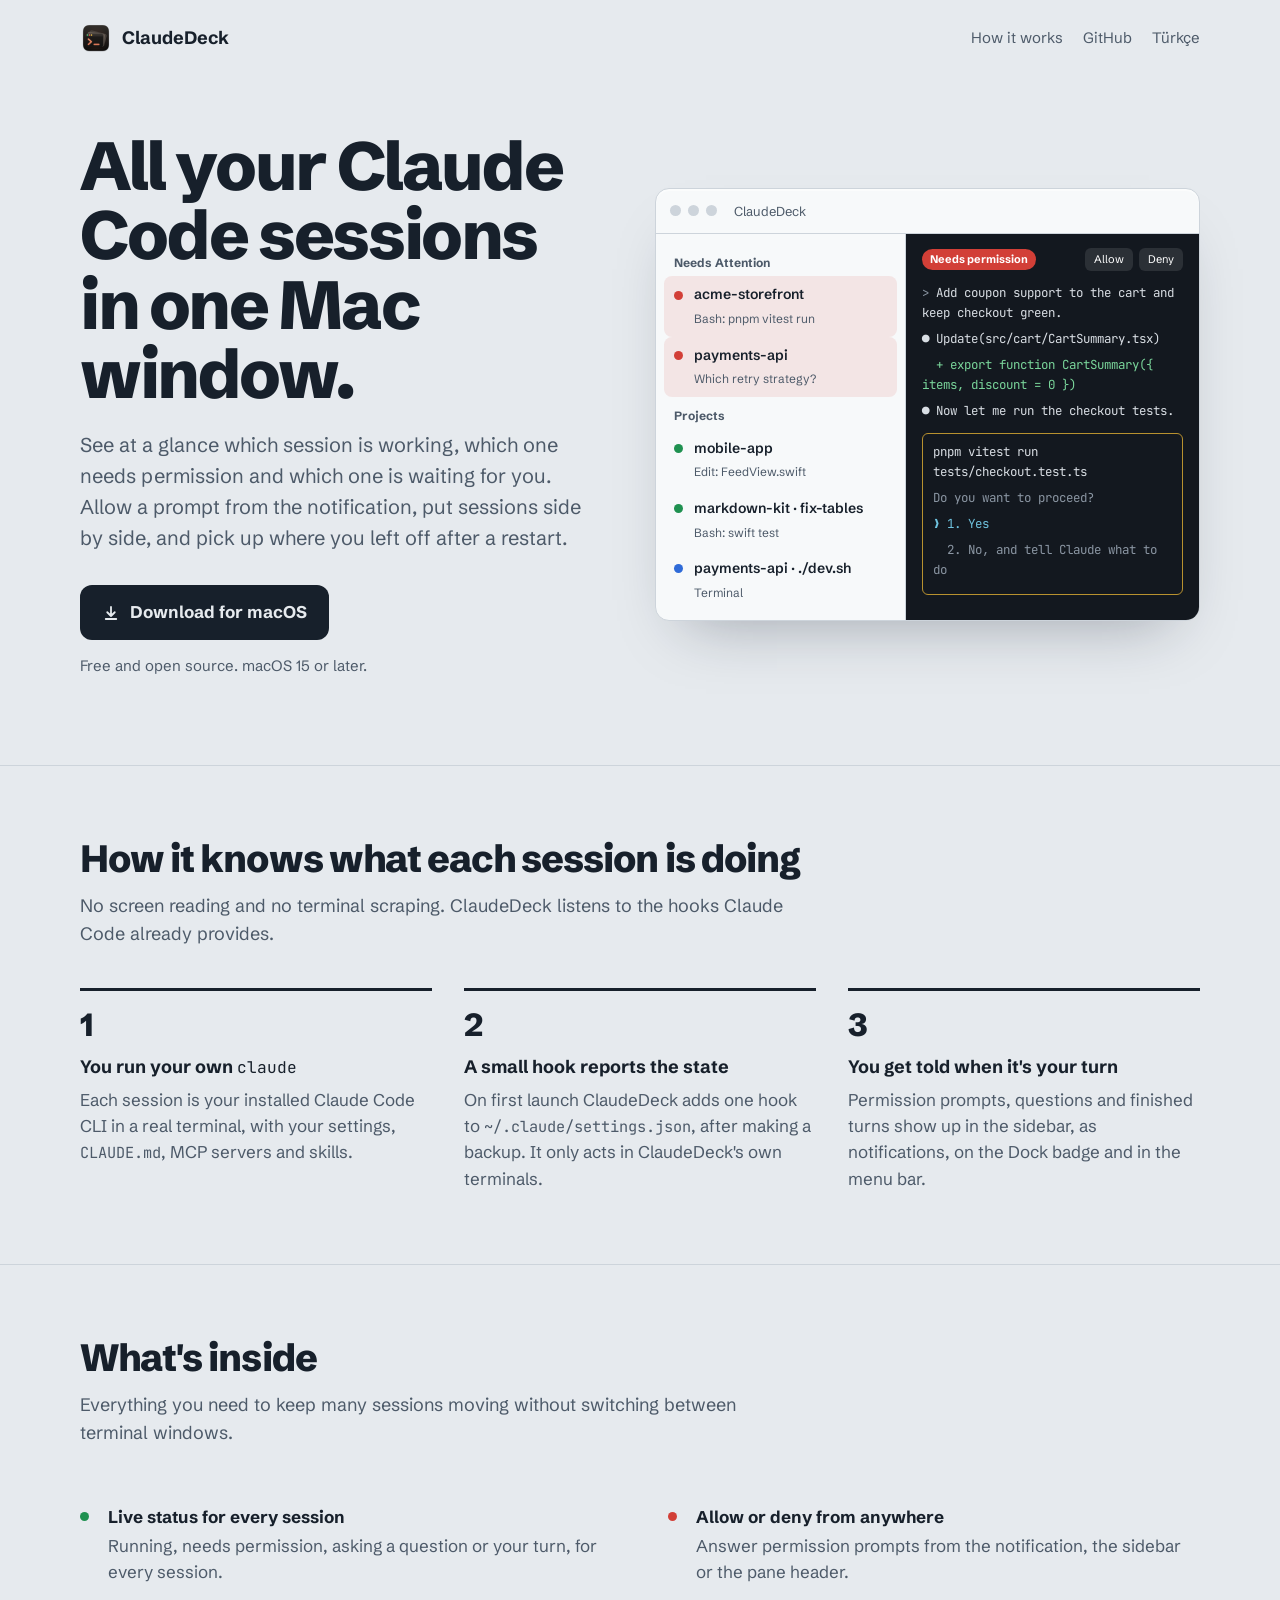
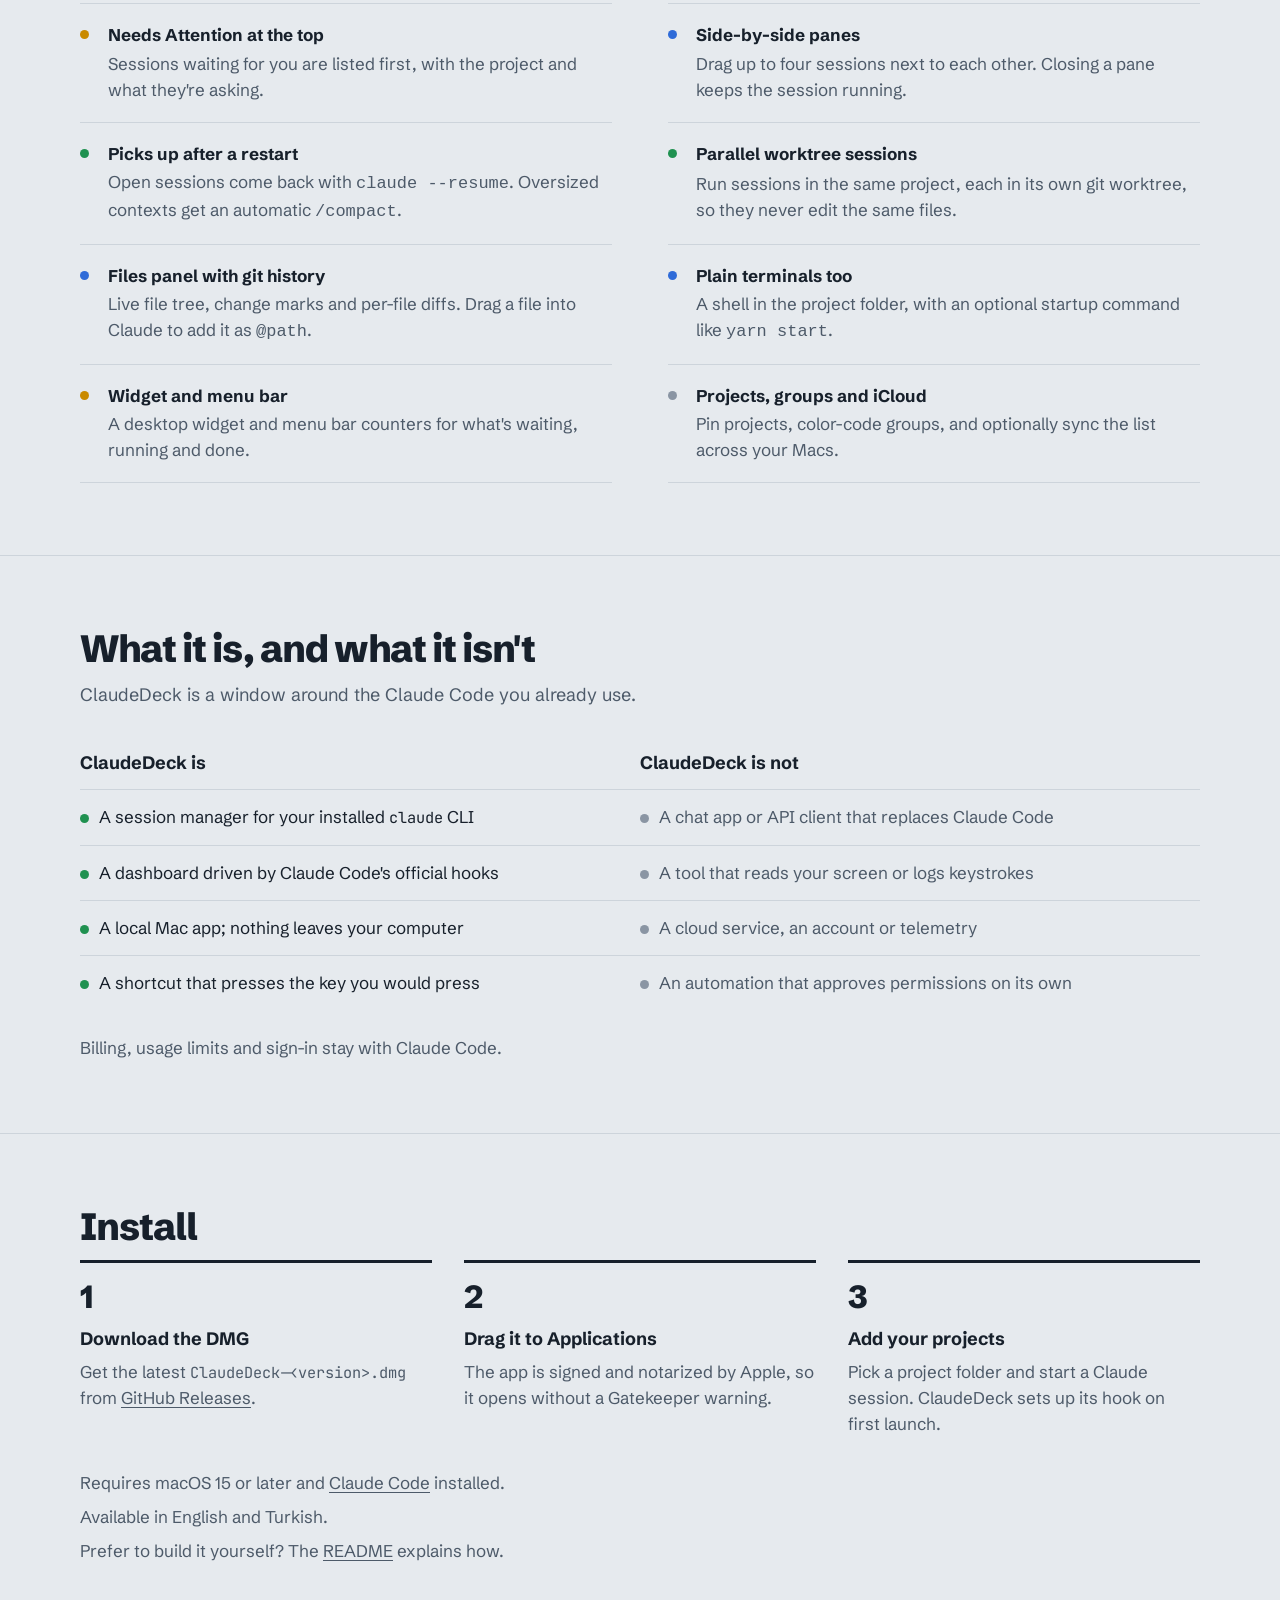
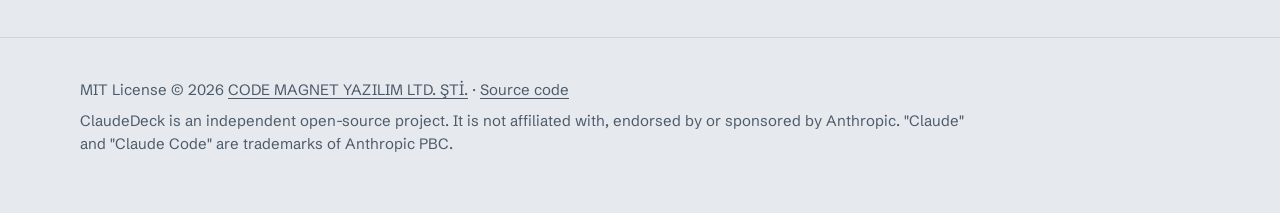
==== docs/index.html @ c3e61661 "Project website for GitHub Pages (docs/): English + Turkish, animated sidebar instead of screenshots" ====
<!doctype html>
<html lang="en">
<head>
<meta charset="utf-8">
<meta name="viewport" content="width=device-width, initial-scale=1">
<title>ClaudeDeck: all your Claude Code sessions in one Mac window</title>
<meta name="description" content="A free, open-source macOS app that runs your Claude Code sessions across many projects and shows which ones need you: permission prompts, questions and finished turns.">
<!-- For a custom domain: <meta name="repo" content="owner/ClaudeDeck"> -->
<meta property="og:title" content="ClaudeDeck">
<meta property="og:description" content="All your Claude Code sessions in one Mac window. Free and open source.">
<meta property="og:image" content="assets/icon.png">
<link rel="icon" href="assets/favicon.png">
<link rel="alternate" hreflang="tr" href="tr/">
<link rel="preconnect" href="https://fonts.googleapis.com">
<link rel="preconnect" href="https://fonts.gstatic.com" crossorigin>
<link href="https://fonts.googleapis.com/css2?family=JetBrains+Mono:wght@400;600&family=Schibsted+Grotesk:wght@400;600;700;800&display=swap" rel="stylesheet">
<link rel="stylesheet" href="assets/style.css">
</head>
<body>
<header class="wrap top">
  <a class="brand" href="./"><img src="assets/icon.png" alt="" width="32" height="32">ClaudeDeck</a>
  <nav aria-label="Site">
    <a href="#how">How it works</a>
    <a data-gh="" href="https://github.com/">GitHub</a>
    <a href="tr/" hreflang="tr" lang="tr">Türkçe</a>
  </nav>
</header>

<main>
  <div class="wrap hero">
    <div>
      <h1>All your Claude Code sessions in one Mac window.</h1>
      <p class="lede">See at a glance which session is working, which one needs permission and which one is waiting for you. Allow a prompt from the notification, put sessions side by side, and pick up where you left off after a restart.</p>
      <div class="actions">
        <a class="download" data-gh="/releases/latest" href="https://github.com/">
          <svg viewBox="0 0 24 24" fill="none" stroke="currentColor" stroke-width="2.4" stroke-linecap="round" stroke-linejoin="round" aria-hidden="true"><path d="M12 4v12m-5-5 5 5 5-5M5 20h14"/></svg>
          Download for macOS
        </a>
        <span class="fine">Free and open source. macOS 15 or later.</span>
      </div>
    </div>

    <div class="deck" role="img" aria-label="ClaudeDeck showing five sessions: one needs permission, two are running, one is your turn, one is a terminal."
      data-states='{"running":"Running","permission":"Needs permission","question":"Asking a question","turn":"Your turn","runningTests":"Bash: pnpm vitest run","done":"Done: pull-to-refresh added","passed":"Done: 18 tests passed","editing":"Edit: internal/webhooks/retry.go"}'>
      <div class="deck-bar" aria-hidden="true"><i></i><i></i><i></i><span>ClaudeDeck</span></div>
      <div class="deck-body" aria-hidden="true">
        <div class="deck-list">
          <div class="deck-group">Needs Attention</div>
          <div class="row" data-id="a" data-state="permission"><span class="dot"></span><span class="name">acme-storefront</span><span class="state">Bash: pnpm vitest run</span></div>
          <div class="row" data-id="b" data-state="question"><span class="dot"></span><span class="name">payments-api</span><span class="state">Which retry strategy?</span></div>
          <div class="deck-group">Projects</div>
          <div class="row" data-id="c" data-state="running"><span class="dot"></span><span class="name">mobile-app</span><span class="state">Edit: FeedView.swift</span></div>
          <div class="row" data-id="d" data-state="running"><span class="dot"></span><span class="name">markdown-kit · fix-tables</span><span class="state">Bash: swift test</span></div>
          <div class="row" data-id="e" data-state="shell"><span class="dot"></span><span class="name">payments-api · ./dev.sh</span><span class="state">Terminal</span></div>
        </div>
        <div class="deck-term">
          <div class="term-head"><span class="pill">Needs permission</span><span class="btns"><span>Allow</span><span>Deny</span></span></div>
          <p><span class="dim">&gt;</span> Add coupon support to the cart and keep checkout green.</p>
          <p>● Update(src/cart/CartSummary.tsx)</p>
          <p class="add">  + export function CartSummary({ items, discount = 0 })</p>
          <p>● Now let me run the checkout tests.</p>
          <div class="box">
            <p>pnpm vitest run tests/checkout.test.ts</p>
            <p class="dim">Do you want to proceed?</p>
            <p class="pick">❯ 1. Yes</p>
            <p class="dim">  2. No, and tell Claude what to do</p>
          </div>
        </div>
      </div>
    </div>
  </div>

  <section id="how">
    <div class="wrap">
      <h2>How it knows what each session is doing</h2>
      <p class="intro">No screen reading and no terminal scraping. ClaudeDeck listens to the hooks Claude Code already provides.</p>
      <ol class="steps">
        <li><h3>You run your own <code>claude</code></h3><p>Each session is your installed Claude Code CLI in a real terminal, with your settings, <code>CLAUDE.md</code>, MCP servers and skills.</p></li>
        <li><h3>A small hook reports the state</h3><p>On first launch ClaudeDeck adds one hook to <code>~/.claude/settings.json</code>, after making a backup. It only acts in ClaudeDeck's own terminals.</p></li>
        <li><h3>You get told when it's your turn</h3><p>Permission prompts, questions and finished turns show up in the sidebar, as notifications, on the Dock badge and in the menu bar.</p></li>
      </ol>
    </div>
  </section>

  <section>
    <div class="wrap">
      <h2>What's inside</h2>
      <p class="intro">Everything you need to keep many sessions moving without switching between terminal windows.</p>
      <dl class="features">
        <div style="--c: var(--run)"><dt>Live status for every session</dt><dd>Running, needs permission, asking a question or your turn, for every session.</dd></div>
        <div style="--c: var(--block)"><dt>Allow or deny from anywhere</dt><dd>Answer permission prompts from the notification, the sidebar or the pane header.</dd></div>
        <div style="--c: var(--turn)"><dt>Needs Attention at the top</dt><dd>Sessions waiting for you are listed first, with the project and what they're asking.</dd></div>
        <div style="--c: var(--shell)"><dt>Side-by-side panes</dt><dd>Drag up to four sessions next to each other. Closing a pane keeps the session running.</dd></div>
        <div style="--c: var(--run)"><dt>Picks up after a restart</dt><dd>Open sessions come back with <code>claude --resume</code>. Oversized contexts get an automatic <code>/compact</code>.</dd></div>
        <div style="--c: var(--run)"><dt>Parallel worktree sessions</dt><dd>Run sessions in the same project, each in its own git worktree, so they never edit the same files.</dd></div>
        <div style="--c: var(--shell)"><dt>Files panel with git history</dt><dd>Live file tree, change marks and per-file diffs. Drag a file into Claude to add it as <code>@path</code>.</dd></div>
        <div style="--c: var(--shell)"><dt>Plain terminals too</dt><dd>A shell in the project folder, with an optional startup command like <code>yarn start</code>.</dd></div>
        <div style="--c: var(--turn)"><dt>Widget and menu bar</dt><dd>A desktop widget and menu bar counters for what's waiting, running and done.</dd></div>
        <div style="--c: var(--idle)"><dt>Projects, groups and iCloud</dt><dd>Pin projects, color-code groups, and optionally sync the list across your Macs.</dd></div>
      </dl>
    </div>
  </section>

  <section>
    <div class="wrap">
      <h2>What it is, and what it isn't</h2>
      <p class="intro">ClaudeDeck is a window around the Claude Code you already use.</p>
      <table class="is">
        <thead><tr><th scope="col">ClaudeDeck is</th><th scope="col">ClaudeDeck is not</th></tr></thead>
        <tbody>
          <tr><td class="yes">A session manager for your installed <code>claude</code> CLI</td><td class="no">A chat app or API client that replaces Claude Code</td></tr>
          <tr><td class="yes">A dashboard driven by Claude Code's official hooks</td><td class="no">A tool that reads your screen or logs keystrokes</td></tr>
          <tr><td class="yes">A local Mac app; nothing leaves your computer</td><td class="no">A cloud service, an account or telemetry</td></tr>
          <tr><td class="yes">A shortcut that presses the key you would press</td><td class="no">An automation that approves permissions on its own</td></tr>
        </tbody>
      </table>
      <p class="fine-print">Billing, usage limits and sign-in stay with Claude Code.</p>
    </div>
  </section>

  <section id="install">
    <div class="wrap">
      <h2>Install</h2>
      <ol class="steps">
        <li><h3>Download the DMG</h3><p>Get the latest <code>ClaudeDeck-&lt;version&gt;.dmg</code> from <a data-gh="/releases/latest" href="https://github.com/">GitHub Releases</a>.</p></li>
        <li><h3>Drag it to Applications</h3><p>The app is signed and notarized by Apple, so it opens without a Gatekeeper warning.</p></li>
        <li><h3>Add your projects</h3><p>Pick a project folder and start a Claude session. ClaudeDeck sets up its hook on first launch.</p></li>
      </ol>
      <ul class="req">
        <li>Requires macOS 15 or later and <a href="https://docs.claude.com/en/docs/claude-code">Claude Code</a> installed.</li>
        <li>Available in English and Turkish.</li>
        <li>Prefer to build it yourself? The <a data-gh="#building-from-source" href="https://github.com/">README</a> explains how.</li>
      </ul>
    </div>
  </section>
</main>

<footer>
  <div class="wrap">
    <p>MIT License © 2026 <a href="https://codemagnet.co">CODE MAGNET YAZILIM LTD. ŞTİ.</a> · <a data-gh="" href="https://github.com/">Source code</a></p>
    <p>ClaudeDeck is an independent open-source project. It is not affiliated with, endorsed by or sponsored by Anthropic. "Claude" and "Claude Code" are trademarks of Anthropic PBC.</p>
  </div>
</footer>
<script src="assets/deck.js"></script>
</body>
</html>
---- docs/assets/style.css ----
/* ClaudeDeck site. Colors come from the app's own status signals, on a brushed-aluminum ground. */
:root {
  --ground: #e6eaee;
  --panel: #f7f9fa;
  --ink: #17202b;
  --ink-soft: #4d5a69;
  --rule: #cdd4db;
  --run: #1f9150;
  --block: #d23f37;
  --turn: #c98a00;
  --shell: #2f6bd8;
  --idle: #8a95a3;
  --focus: #2f6bd8;
  --term-bg: #13181f;
  --term-ink: #d9dee4;
  color-scheme: light;
}
@media (prefers-color-scheme: dark) {
  :root {
    --ground: #151a20;
    --panel: #1d242c;
    --ink: #e8edf2;
    --ink-soft: #9ba7b4;
    --rule: #2e3843;
    --run: #3cc47a;
    --block: #f0625a;
    --turn: #f0b429;
    --shell: #5b93f0;
    --idle: #6f7b89;
    --focus: #5b93f0;
    --term-bg: #0e1217;
    color-scheme: dark;
  }
}

* { box-sizing: border-box; }
[hidden] { display: none !important; }
html { -webkit-text-size-adjust: 100%; }
body {
  margin: 0;
  background: var(--ground);
  color: var(--ink);
  font-family: "Schibsted Grotesk", -apple-system, BlinkMacSystemFont, "Helvetica Neue", sans-serif;
  font-size: 1.0625rem;
  line-height: 1.55;
}
a { color: inherit; text-underline-offset: 0.18em; }
a:focus-visible, button:focus-visible { outline: 3px solid var(--focus); outline-offset: 3px; border-radius: 6px; }
img { display: block; }

.wrap { width: min(1120px, 100% - 32px); margin-inline: auto; }

/* Header */
.top { display: flex; align-items: center; justify-content: space-between; gap: 16px; padding: 22px 0; }
.brand { display: flex; align-items: center; gap: 10px; font-weight: 700; font-size: 1.125rem; text-decoration: none; }
.brand img { width: 32px; height: 32px; }
.top nav { display: flex; gap: 20px; font-size: 0.9375rem; color: var(--ink-soft); }
.top nav a { text-decoration: none; }
.top nav a:hover { color: var(--ink); text-decoration: underline; }

/* Hero */
.hero { display: grid; grid-template-columns: minmax(0, 1fr) minmax(0, 1.05fr); gap: 56px; align-items: center; padding: 56px 0 88px; }
.hero h1 {
  margin: 0 0 20px;
  font-size: clamp(2.5rem, 5.4vw, 4.25rem);
  line-height: 1.02;
  letter-spacing: -0.035em;
  font-weight: 800;
}
.hero p.lede { margin: 0 0 32px; font-size: 1.25rem; color: var(--ink-soft); max-width: 34em; }
.actions { display: flex; flex-wrap: wrap; align-items: center; gap: 14px 22px; }
.download {
  display: inline-flex; align-items: center; gap: 10px;
  padding: 14px 22px; border-radius: 12px;
  background: var(--ink); color: var(--ground);
  font-weight: 700; text-decoration: none;
}
.download:hover { background: color-mix(in srgb, var(--ink) 86%, var(--shell)); }
.download svg { width: 18px; height: 18px; }
.fine { font-size: 0.9375rem; color: var(--ink-soft); }

/* The deck: a live rendition of the app's sidebar */
.deck {
  background: var(--panel);
  border: 1px solid var(--rule);
  border-radius: 14px;
  box-shadow: 0 30px 60px -30px rgb(20 30 45 / 0.35), 0 2px 0 rgb(255 255 255 / 0.5) inset;
  overflow: hidden;
}
.deck-bar { display: flex; align-items: center; gap: 7px; padding: 12px 14px; border-bottom: 1px solid var(--rule); }
.deck-bar i { width: 11px; height: 11px; border-radius: 50%; background: var(--rule); }
.deck-bar span { margin-left: 10px; font-size: 0.8125rem; color: var(--ink-soft); }
.deck-body { display: grid; grid-template-columns: 250px minmax(0, 1fr); min-height: 330px; }
.deck-list { border-right: 1px solid var(--rule); padding: 10px 8px; }
.deck-group { font-size: 0.75rem; font-weight: 700; color: var(--ink-soft); padding: 10px 10px 4px; }
.row {
  display: grid; grid-template-columns: 10px minmax(0, 1fr); gap: 4px 10px; align-items: center;
  padding: 8px 10px; border-radius: 8px;
  transition: background-color 0.4s ease;
}
.row .dot { width: 9px; height: 9px; border-radius: 50%; background: var(--idle); transition: background-color 0.4s ease; }
.row .name { font-size: 0.875rem; font-weight: 600; white-space: nowrap; overflow: hidden; text-overflow: ellipsis; }
.row .state { grid-column: 2; font-size: 0.75rem; color: var(--ink-soft); white-space: nowrap; overflow: hidden; text-overflow: ellipsis; }
.row[data-state="running"] .dot { background: var(--run); }
.row[data-state="permission"] .dot, .row[data-state="question"] .dot { background: var(--block); }
.row[data-state="turn"] .dot { background: var(--turn); }
.row[data-state="shell"] .dot { background: var(--shell); }
.row[data-state="permission"], .row[data-state="question"] { background: color-mix(in srgb, var(--block) 11%, transparent); }
.row.flash { background: color-mix(in srgb, var(--turn) 18%, transparent); }
.row[data-state="running"] .dot { animation: breathe 1.6s ease-in-out infinite; }
@keyframes breathe { 50% { opacity: 0.35; } }

.deck-term { background: var(--term-bg); color: var(--term-ink); font: 0.78rem/1.6 "JetBrains Mono", ui-monospace, Menlo, monospace; padding: 14px 16px; display: flex; flex-direction: column; }
.pill, .term-head .btns span { white-space: nowrap; }
.term-head { display: flex; align-items: center; gap: 8px; font-family: "Schibsted Grotesk", sans-serif; font-size: 0.8125rem; margin-bottom: 12px; color: #fff; }
.pill { font-size: 0.6875rem; font-weight: 700; padding: 2px 8px; border-radius: 99px; color: #fff; background: var(--block); }
.pill.run { background: var(--run); }
.term-head .btns { margin-left: auto; display: flex; gap: 6px; }
.term-head .btns span { font-size: 0.6875rem; padding: 3px 9px; border-radius: 6px; background: rgb(255 255 255 / 0.1); }
.term-head .btns span.on { background: #fff; color: var(--term-bg); }
.deck-term p { margin: 0 0 6px; white-space: pre-wrap; }
.deck-term .dim { color: #8b96a3; }
.deck-term .add { color: #7ad69b; }
.deck-term .box { border: 1px solid #b8912f; border-radius: 6px; padding: 8px 10px; margin-top: 6px; }
.deck-term .pick { color: #6fc3df; }

/* Sections */
section { padding: 72px 0; border-top: 1px solid var(--rule); }
section h2 { margin: 0 0 12px; font-size: clamp(1.75rem, 3vw, 2.375rem); line-height: 1.1; letter-spacing: -0.025em; font-weight: 800; }
section > .wrap > p.intro { margin: 0 0 40px; color: var(--ink-soft); max-width: 40em; font-size: 1.125rem; }

.steps { list-style: none; margin: 0; padding: 0; display: grid; grid-template-columns: repeat(3, minmax(0, 1fr)); gap: 32px; counter-reset: step; }
.steps li { counter-increment: step; padding-top: 18px; border-top: 3px solid var(--ink); }
.steps li::before { content: counter(step); display: block; font-weight: 800; font-size: 2rem; line-height: 1; margin-bottom: 12px; }
.steps h3 { margin: 0 0 6px; font-size: 1.125rem; }
.steps p { margin: 0; color: var(--ink-soft); }
.steps code, .req code, .is code { font: 0.9em "JetBrains Mono", ui-monospace, Menlo, monospace; }

.features { display: grid; grid-template-columns: repeat(2, minmax(0, 1fr)); gap: 0 56px; margin: 0; }
.features div { display: grid; grid-template-columns: 14px minmax(0, 1fr); gap: 0 14px; padding: 18px 0; border-bottom: 1px solid var(--rule); }
.features dt { grid-column: 2; font-weight: 700; }
.features dd { grid-column: 2; margin: 2px 0 0; color: var(--ink-soft); }
.features div::before { content: ""; grid-row: 1; width: 9px; height: 9px; border-radius: 50%; margin-top: 8px; background: var(--c, var(--idle)); }

.is { width: 100%; border-collapse: collapse; }
.is th { text-align: left; font-size: 1.125rem; padding: 0 16px 12px 0; width: 50%; }
.is td { vertical-align: top; padding: 14px 16px 14px 0; border-top: 1px solid var(--rule); }
.is td:last-child { color: var(--ink-soft); }
.is .yes::before, .is .no::before { content: ""; display: inline-block; width: 9px; height: 9px; border-radius: 50%; margin-right: 10px; }
.is .yes::before { background: var(--run); }
.is .no::before { background: var(--idle); }
.fine-print { margin: 24px 0 0; color: var(--ink-soft); }

.req { margin: 32px 0 0; padding: 0; list-style: none; display: grid; gap: 8px; color: var(--ink-soft); }

footer { padding: 40px 0 56px; border-top: 1px solid var(--rule); font-size: 0.9375rem; color: var(--ink-soft); }
footer p { margin: 0 0 8px; max-width: 60em; }

@media (max-width: 900px) {
  .hero { grid-template-columns: 1fr; gap: 40px; padding: 32px 0 64px; }
  .steps { grid-template-columns: 1fr; }
  .features { grid-template-columns: 1fr; }
}
@media (max-width: 560px) {
  .deck-body { grid-template-columns: 1fr; }
  .deck-list { border-right: 0; border-bottom: 1px solid var(--rule); }
  .deck-term { min-height: 220px; }
  .top nav { gap: 14px; }
  .top nav a[href^="#"] { display: none; }
  .is th, .is td { display: block; width: auto; padding-right: 0; }
  .is th:last-child { display: none; }
  .is td:last-child { border-top: 0; padding-top: 0; }
}
@media (prefers-reduced-motion: reduce) {
  .row, .row .dot { transition: none; }
  .row[data-state="running"] .dot { animation: none; }
}
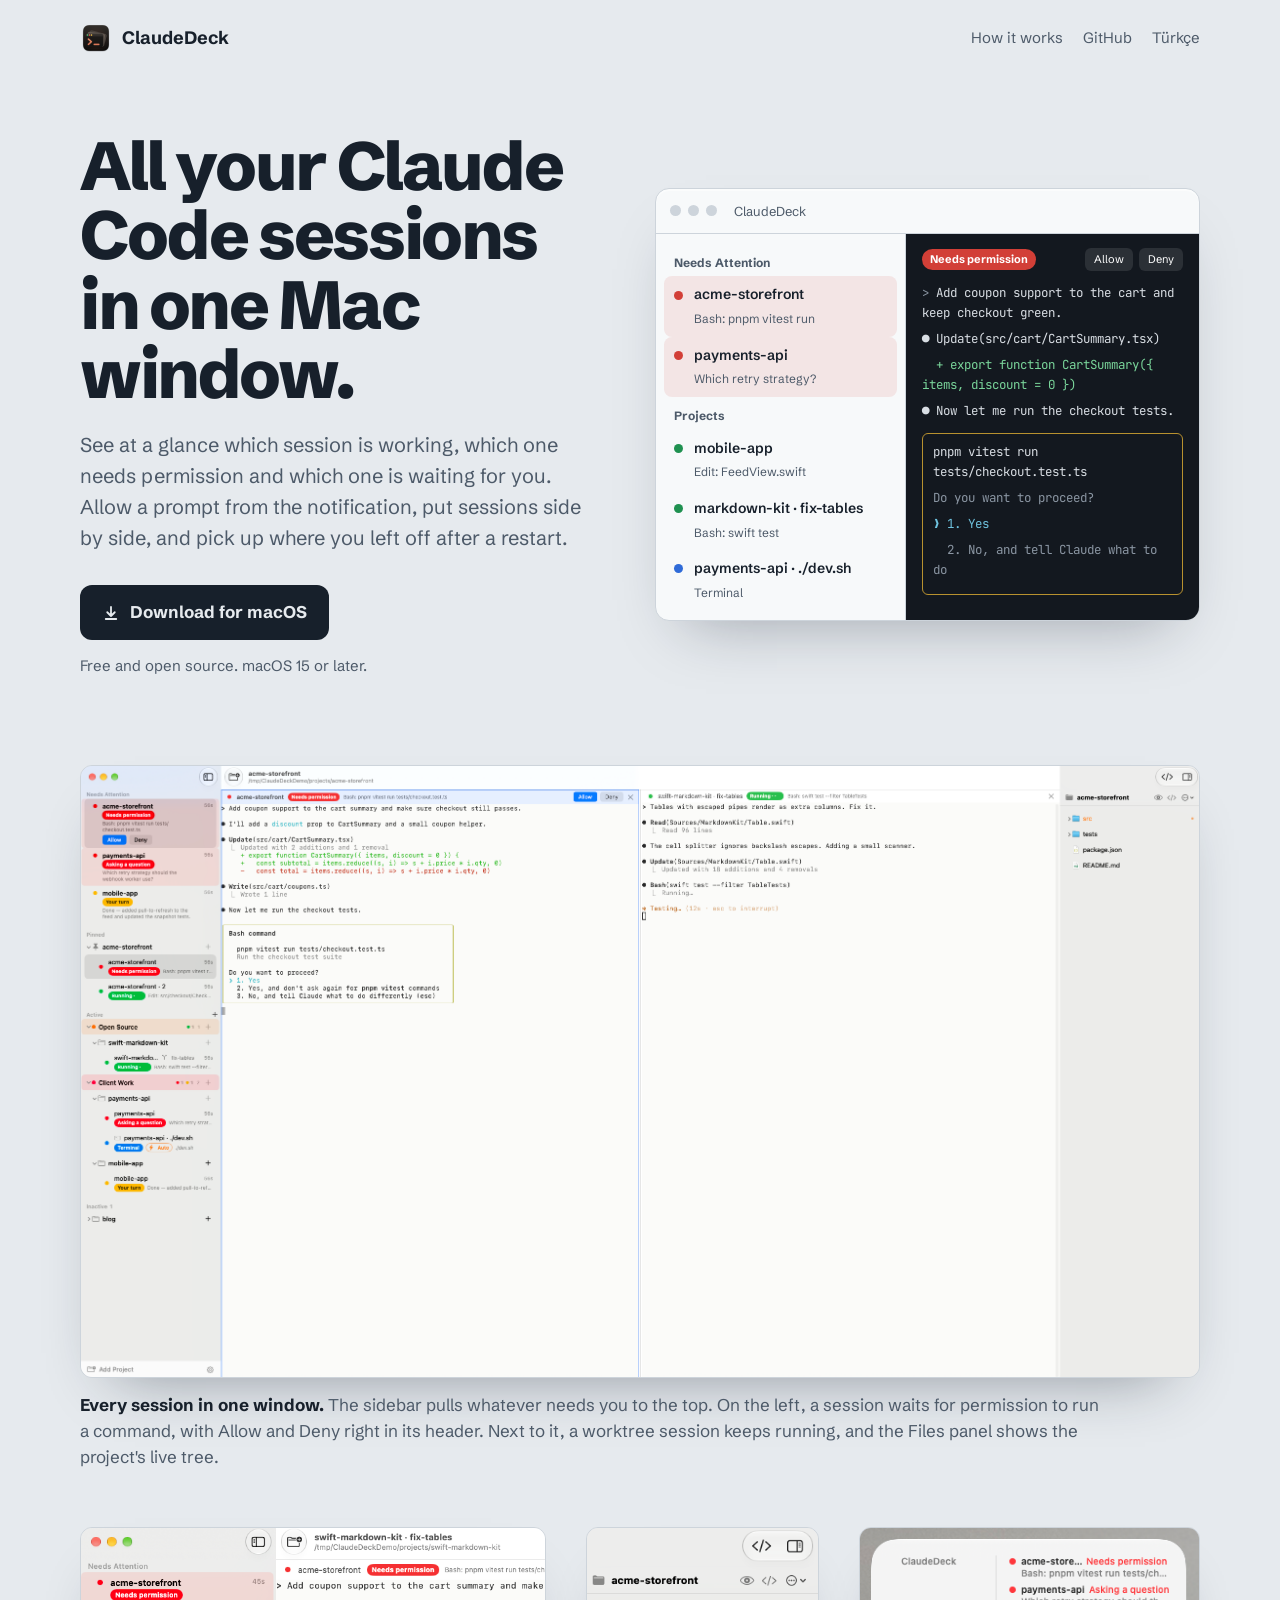
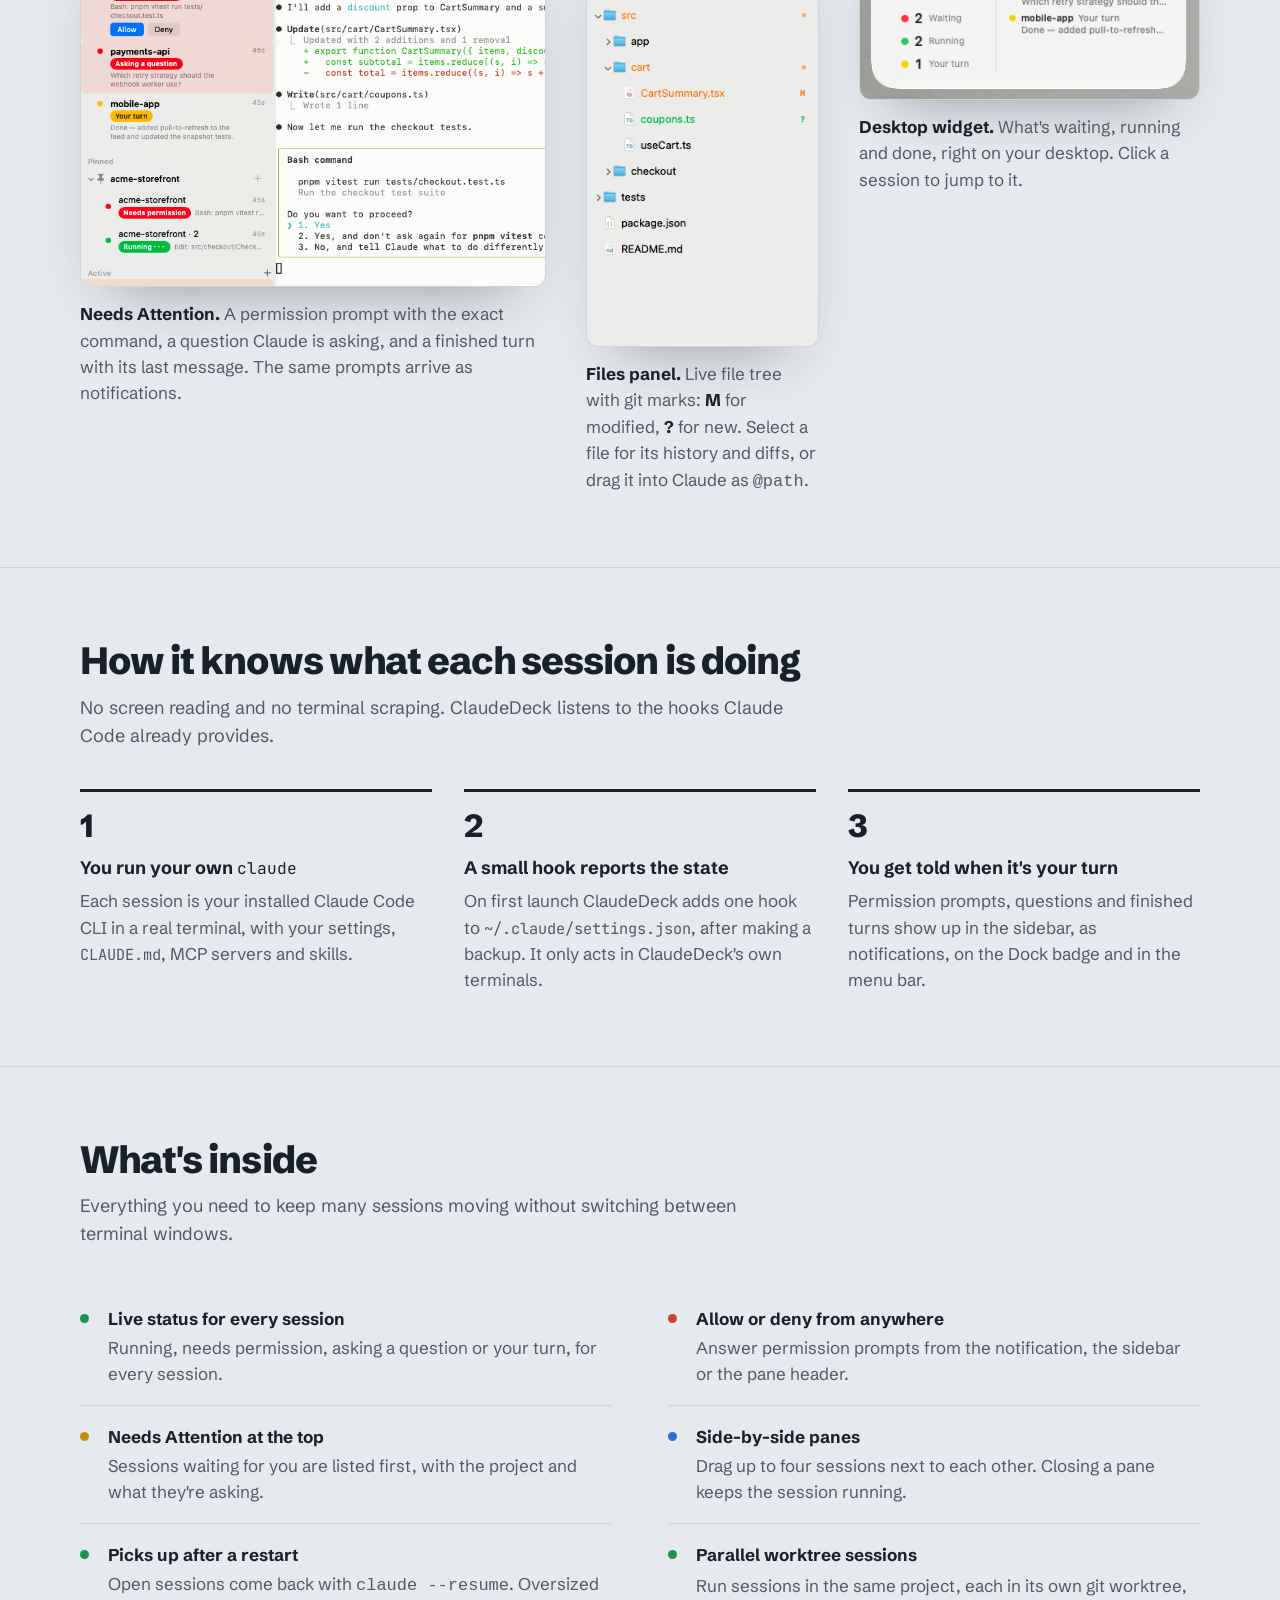
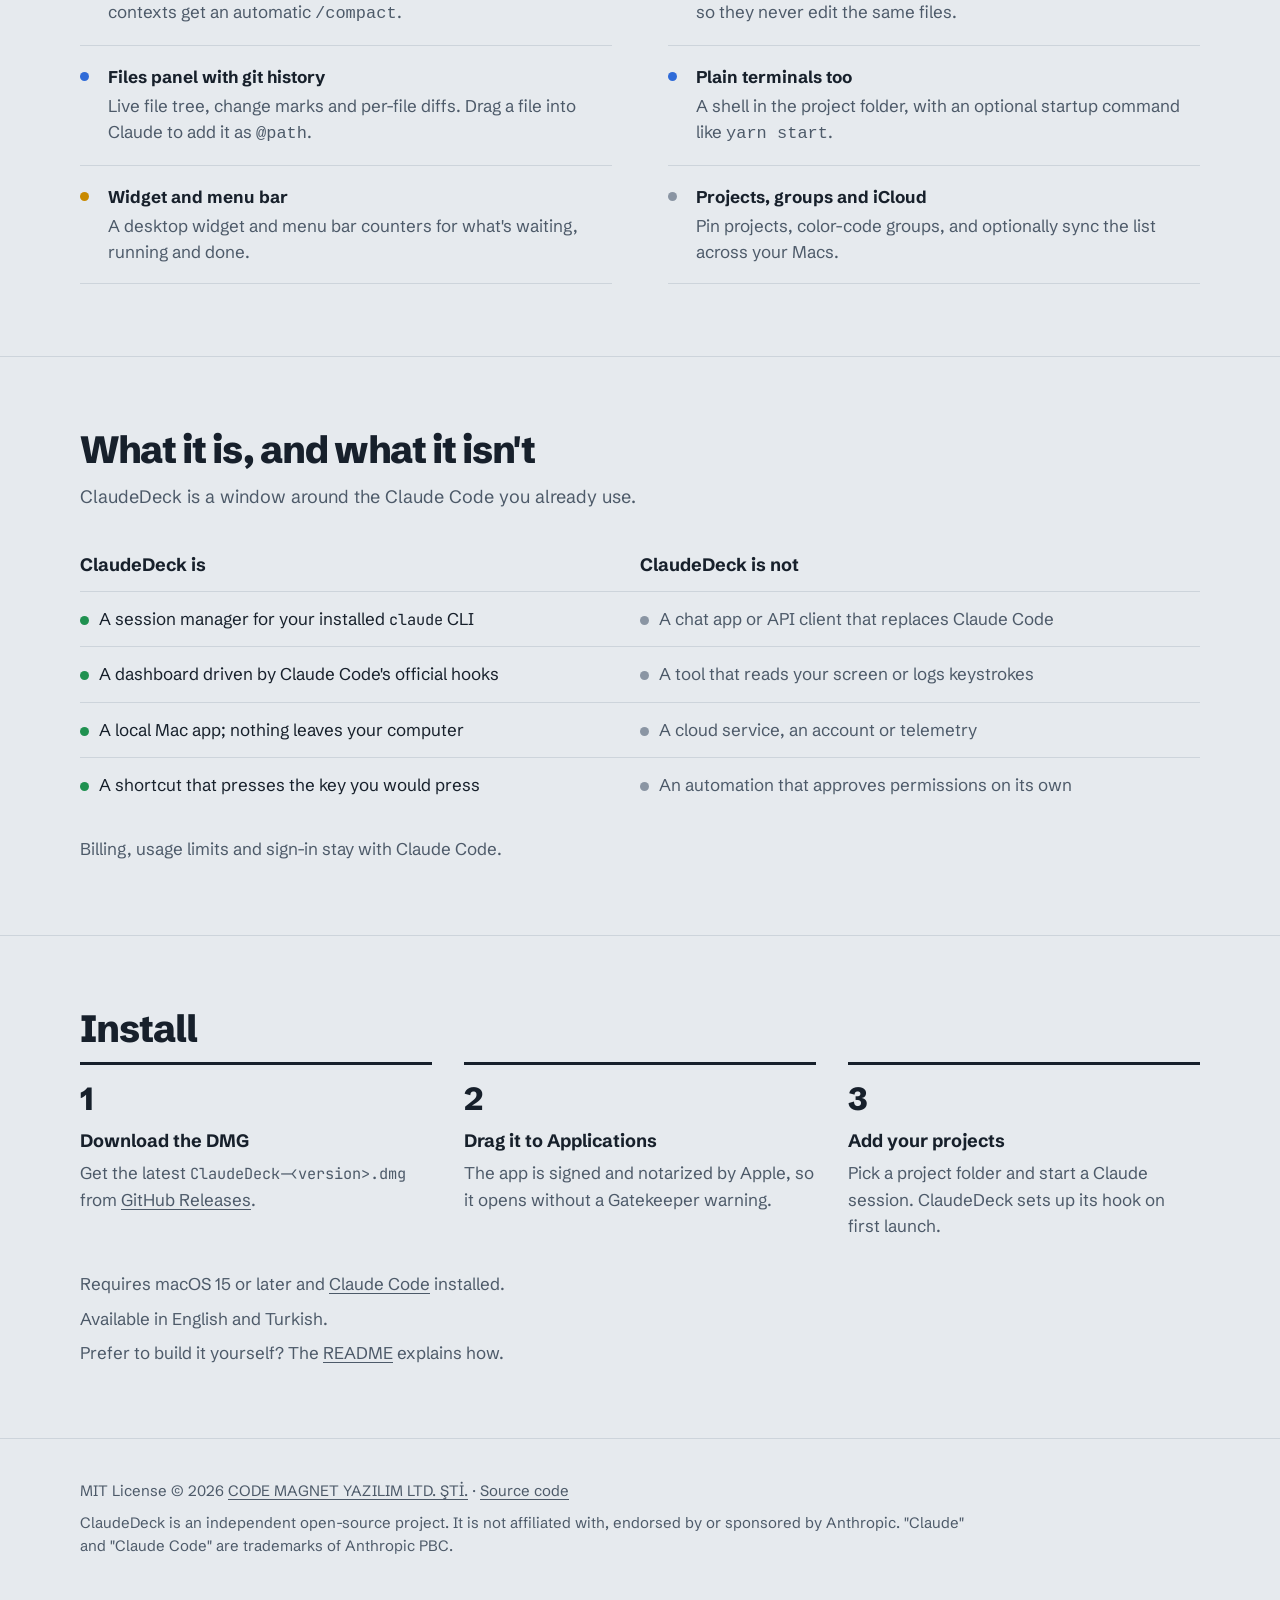
==== commit da170dea: "Screenshots: detailed tour in both READMEs and on the website (demo-mode captures: main window, Need" ====
--- a/docs/index.html
+++ b/docs/index.html
@@ -69,6 +69,30 @@
       </div>
     </div>
   </div>
+
+  <section class="tour" aria-labelledby="tour-title">
+    <div class="wrap">
+      <h2 id="tour-title" class="visually-hidden">A look inside</h2>
+      <figure class="shot shot-main">
+        <img src="screenshots/main.png" width="2291" height="1251" loading="lazy" alt="ClaudeDeck with the sidebar, two sessions side by side and the Files panel">
+        <figcaption><b>Every session in one window.</b> The sidebar pulls whatever needs you to the top. On the left, a session waits for permission to run a command, with Allow and Deny right in its header. Next to it, a worktree session keeps running, and the Files panel shows the project's live tree.</figcaption>
+      </figure>
+      <div class="shot-pair">
+        <figure class="shot">
+          <img src="screenshots/needs-attention.png" width="680" height="526" loading="lazy" alt="Needs Attention with a permission prompt, a question and a finished session">
+          <figcaption><b>Needs Attention.</b> A permission prompt with the exact command, a question Claude is asking, and a finished turn with its last message. The same prompts arrive as notifications.</figcaption>
+        </figure>
+        <figure class="shot">
+          <img src="screenshots/files.png" width="284" height="515" loading="lazy" alt="Files panel with git status marks">
+          <figcaption><b>Files panel.</b> Live file tree with git marks: <b>M</b> for modified, <b>?</b> for new. Select a file for its history and diffs, or drag it into Claude as <code>@path</code>.</figcaption>
+        </figure>
+        <figure class="shot">
+          <img src="screenshots/widget.png" width="370" height="187" loading="lazy" alt="Desktop widget with session counts and the sessions that need attention">
+          <figcaption><b>Desktop widget.</b> What's waiting, running and done, right on your desktop. Click a session to jump to it.</figcaption>
+        </figure>
+      </div>
+    </div>
+  </section>
 
   <section id="how">
     <div class="wrap">
--- a/docs/assets/style.css
+++ b/docs/assets/style.css
@@ -34,6 +34,7 @@
 }
 
 * { box-sizing: border-box; }
+.visually-hidden { position: absolute; width: 1px; height: 1px; overflow: hidden; clip: rect(0 0 0 0); white-space: nowrap; }
 [hidden] { display: none !important; }
 html { -webkit-text-size-adjust: 100%; }
 body {
@@ -124,6 +125,17 @@
 .deck-term .box { border: 1px solid #b8912f; border-radius: 6px; padding: 8px 10px; margin-top: 6px; }
 .deck-term .pick { color: #6fc3df; }
 
+/* Tour: real screenshots */
+.tour { padding-top: 0; border-top: 0; }
+.shot { margin: 0; }
+.shot img { width: 100%; height: auto; border-radius: 12px; border: 1px solid var(--rule); box-shadow: 0 30px 60px -34px rgb(20 30 45 / 0.45); background: var(--panel); }
+.shot figcaption { margin-top: 14px; color: var(--ink-soft); max-width: 60em; }
+.shot figcaption b { color: var(--ink); }
+.shot-main { margin-bottom: 56px; }
+.shot-pair { display: grid; grid-template-columns: minmax(0, 1.5fr) minmax(0, 0.75fr) minmax(0, 1.1fr); gap: 40px; align-items: start; }
+.shot-pair .shot img { width: auto; max-width: 100%; max-height: 460px; }
+@media (max-width: 900px) { .shot-pair { grid-template-columns: 1fr; } }
+
 /* Sections */
 section { padding: 72px 0; border-top: 1px solid var(--rule); }
 section h2 { margin: 0 0 12px; font-size: clamp(1.75rem, 3vw, 2.375rem); line-height: 1.1; letter-spacing: -0.025em; font-weight: 800; }
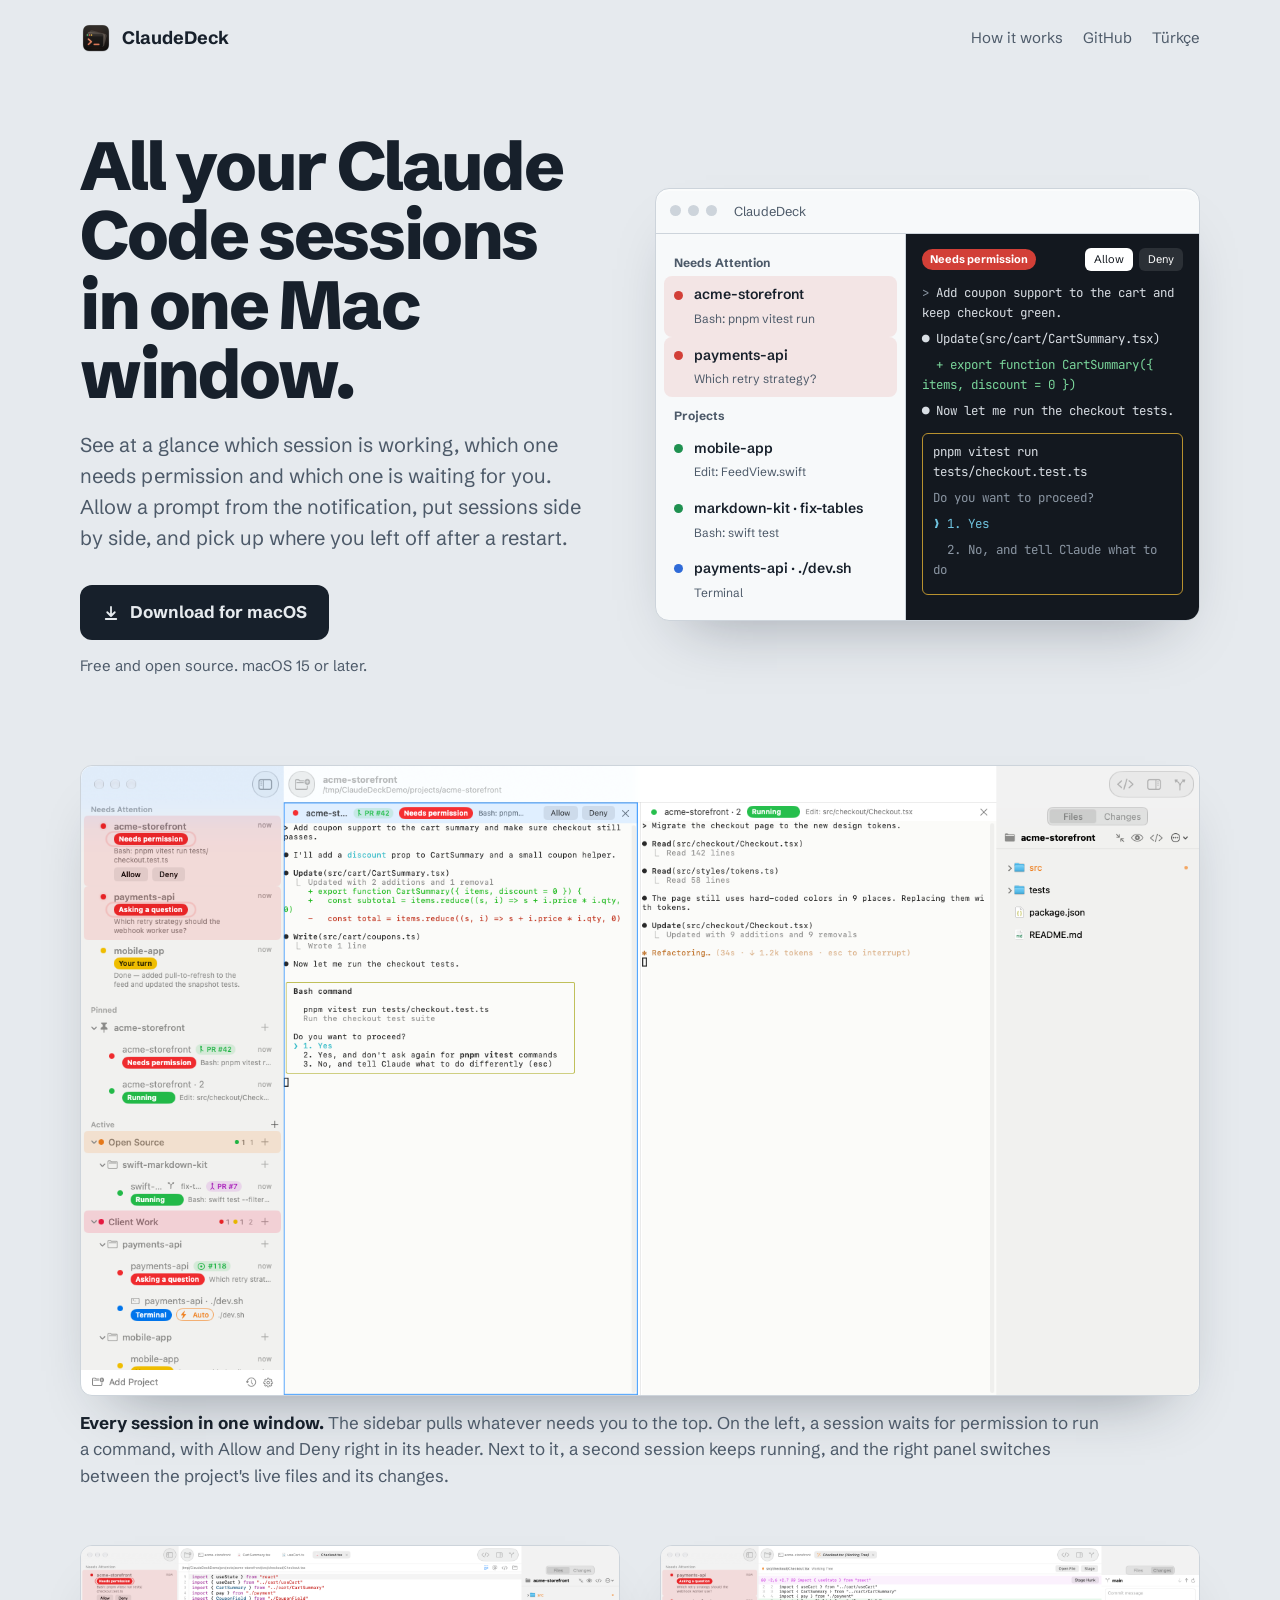
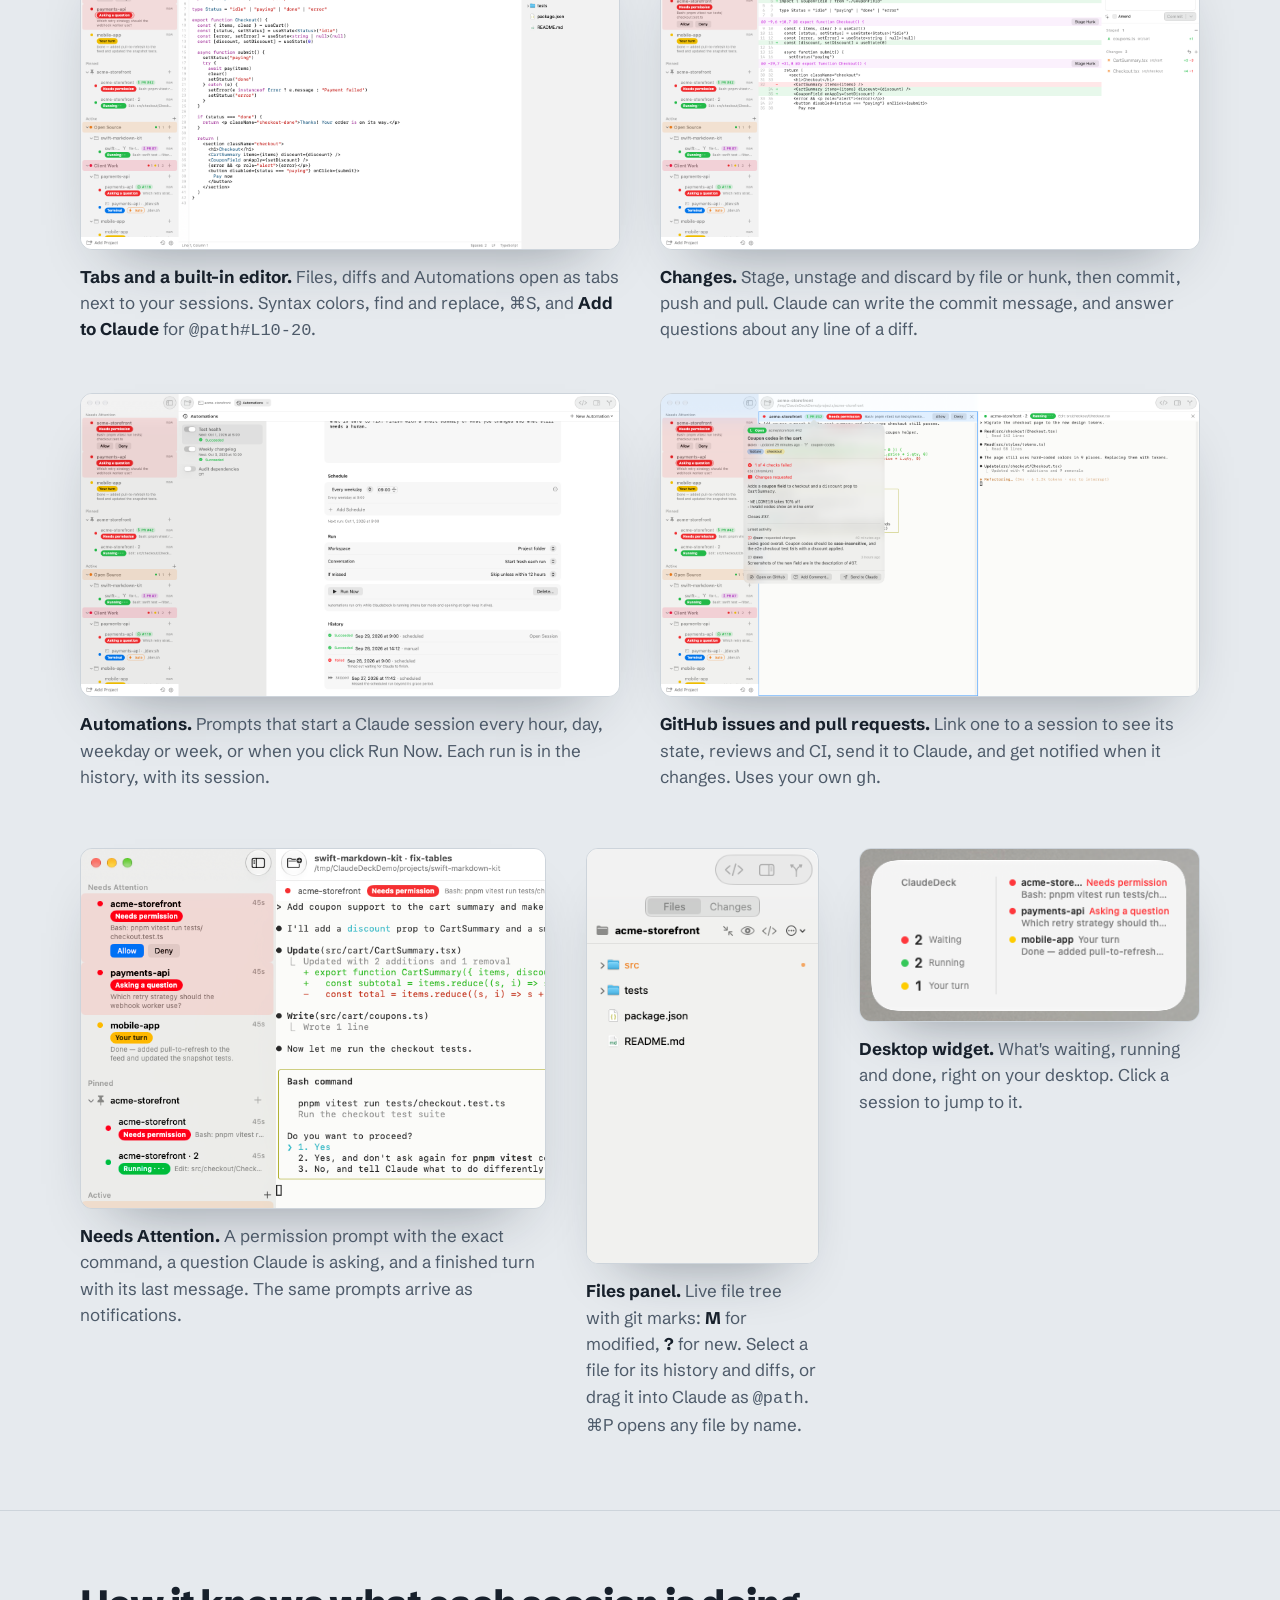
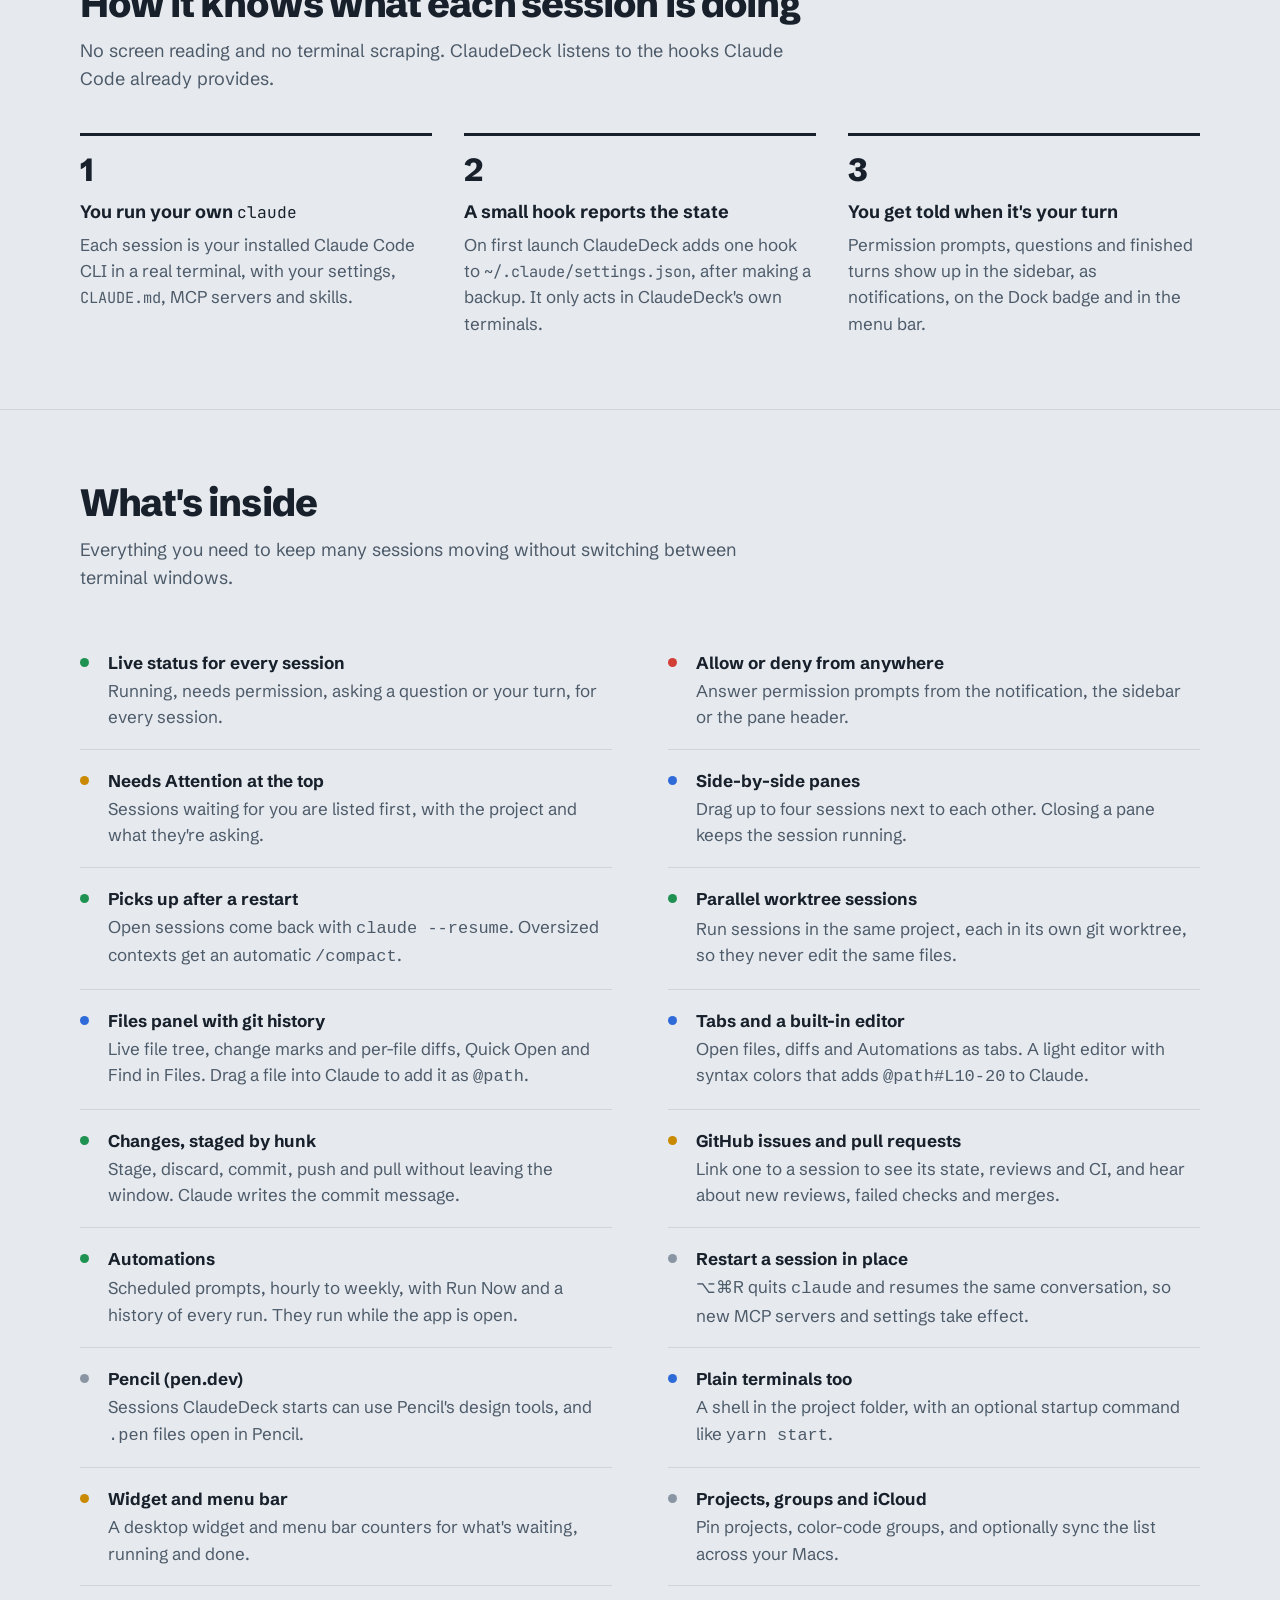
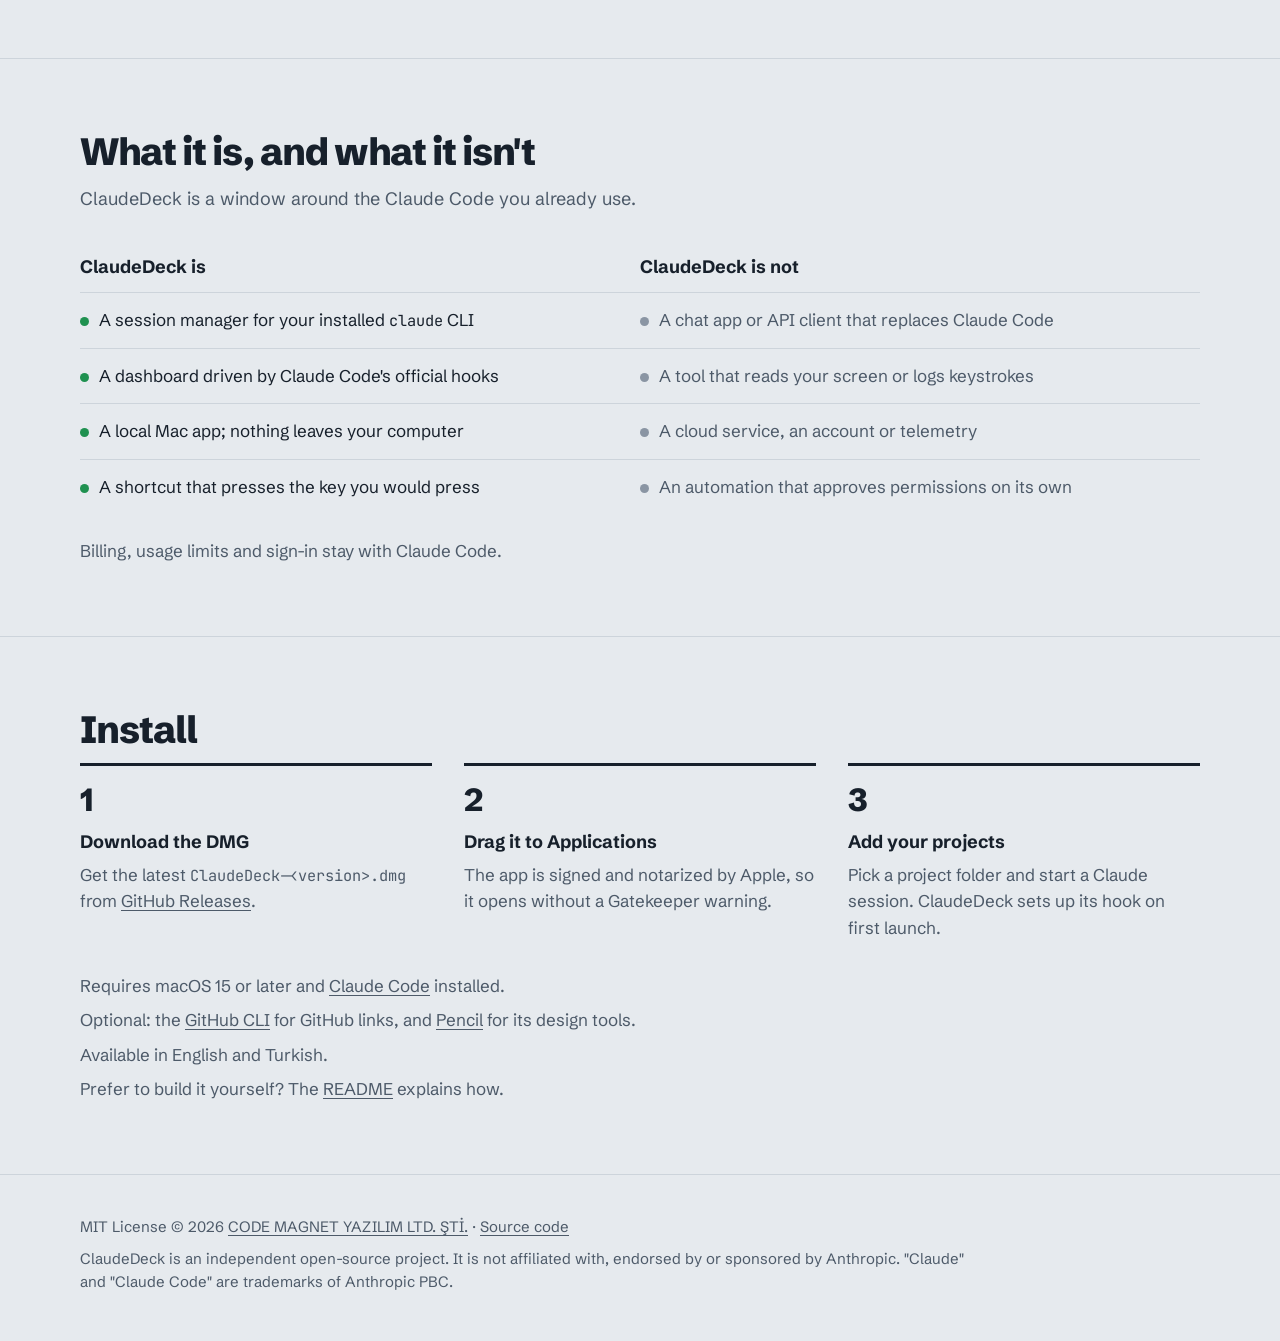
==== commit 96296caf: "Docs: new features in both READMEs and on the website Tabs and the built-in editor, Changes, Files p" ====
--- a/docs/index.html
+++ b/docs/index.html
@@ -74,17 +74,35 @@
     <div class="wrap">
       <h2 id="tour-title" class="visually-hidden">A look inside</h2>
       <figure class="shot shot-main">
-        <img src="screenshots/main.png" width="2291" height="1251" loading="lazy" alt="ClaudeDeck with the sidebar, two sessions side by side and the Files panel">
-        <figcaption><b>Every session in one window.</b> The sidebar pulls whatever needs you to the top. On the left, a session waits for permission to run a command, with Allow and Deny right in its header. Next to it, a worktree session keeps running, and the Files panel shows the project's live tree.</figcaption>
+        <img src="screenshots/main.png" width="1600" height="900" loading="lazy" alt="ClaudeDeck with the sidebar, two sessions side by side and the Files panel">
+        <figcaption><b>Every session in one window.</b> The sidebar pulls whatever needs you to the top. On the left, a session waits for permission to run a command, with Allow and Deny right in its header. Next to it, a second session keeps running, and the right panel switches between the project's live files and its changes.</figcaption>
       </figure>
+      <div class="shot-duo">
+        <figure class="shot">
+          <img src="screenshots/tabs-editor.png" width="1600" height="900" loading="lazy" alt="Editor tabs in the toolbar with a TypeScript file open">
+          <figcaption><b>Tabs and a built-in editor.</b> Files, diffs and Automations open as tabs next to your sessions. Syntax colors, find and replace, ⌘S, and <b>Add to Claude</b> for <code>@path#L10-20</code>.</figcaption>
+        </figure>
+        <figure class="shot">
+          <img src="screenshots/changes.png" width="1600" height="900" loading="lazy" alt="Changes panel with staged and unstaged files next to a diff tab with Stage Hunk buttons">
+          <figcaption><b>Changes.</b> Stage, unstage and discard by file or hunk, then commit, push and pull. Claude can write the commit message, and answer questions about any line of a diff.</figcaption>
+        </figure>
+        <figure class="shot">
+          <img src="screenshots/automations.png" width="1600" height="900" loading="lazy" alt="Automations tab with a weekday schedule and run history">
+          <figcaption><b>Automations.</b> Prompts that start a Claude session every hour, day, weekday or week, or when you click Run Now. Each run is in the history, with its session.</figcaption>
+        </figure>
+        <figure class="shot">
+          <img src="screenshots/github.png" width="1600" height="900" loading="lazy" alt="A linked pull request's popover with a failing check, requested changes and the latest comments">
+          <figcaption><b>GitHub issues and pull requests.</b> Link one to a session to see its state, reviews and CI, send it to Claude, and get notified when it changes. Uses your own <code>gh</code>.</figcaption>
+        </figure>
+      </div>
       <div class="shot-pair">
         <figure class="shot">
           <img src="screenshots/needs-attention.png" width="680" height="526" loading="lazy" alt="Needs Attention with a permission prompt, a question and a finished session">
           <figcaption><b>Needs Attention.</b> A permission prompt with the exact command, a question Claude is asking, and a finished turn with its last message. The same prompts arrive as notifications.</figcaption>
         </figure>
         <figure class="shot">
-          <img src="screenshots/files.png" width="284" height="515" loading="lazy" alt="Files panel with git status marks">
-          <figcaption><b>Files panel.</b> Live file tree with git marks: <b>M</b> for modified, <b>?</b> for new. Select a file for its history and diffs, or drag it into Claude as <code>@path</code>.</figcaption>
+          <img src="screenshots/files.png" width="290" height="520" loading="lazy" alt="Files panel with git status marks">
+          <figcaption><b>Files panel.</b> Live file tree with git marks: <b>M</b> for modified, <b>?</b> for new. Select a file for its history and diffs, or drag it into Claude as <code>@path</code>. ⌘P opens any file by name.</figcaption>
         </figure>
         <figure class="shot">
           <img src="screenshots/widget.png" width="370" height="187" loading="lazy" alt="Desktop widget with session counts and the sessions that need attention">
@@ -117,7 +135,13 @@
         <div style="--c: var(--shell)"><dt>Side-by-side panes</dt><dd>Drag up to four sessions next to each other. Closing a pane keeps the session running.</dd></div>
         <div style="--c: var(--run)"><dt>Picks up after a restart</dt><dd>Open sessions come back with <code>claude --resume</code>. Oversized contexts get an automatic <code>/compact</code>.</dd></div>
         <div style="--c: var(--run)"><dt>Parallel worktree sessions</dt><dd>Run sessions in the same project, each in its own git worktree, so they never edit the same files.</dd></div>
-        <div style="--c: var(--shell)"><dt>Files panel with git history</dt><dd>Live file tree, change marks and per-file diffs. Drag a file into Claude to add it as <code>@path</code>.</dd></div>
+        <div style="--c: var(--shell)"><dt>Files panel with git history</dt><dd>Live file tree, change marks and per-file diffs, Quick Open and Find in Files. Drag a file into Claude to add it as <code>@path</code>.</dd></div>
+        <div style="--c: var(--shell)"><dt>Tabs and a built-in editor</dt><dd>Open files, diffs and Automations as tabs. A light editor with syntax colors that adds <code>@path#L10-20</code> to Claude.</dd></div>
+        <div style="--c: var(--run)"><dt>Changes, staged by hunk</dt><dd>Stage, discard, commit, push and pull without leaving the window. Claude writes the commit message.</dd></div>
+        <div style="--c: var(--turn)"><dt>GitHub issues and pull requests</dt><dd>Link one to a session to see its state, reviews and CI, and hear about new reviews, failed checks and merges.</dd></div>
+        <div style="--c: var(--run)"><dt>Automations</dt><dd>Scheduled prompts, hourly to weekly, with Run Now and a history of every run. They run while the app is open.</dd></div>
+        <div style="--c: var(--idle)"><dt>Restart a session in place</dt><dd>⌥⌘R quits <code>claude</code> and resumes the same conversation, so new MCP servers and settings take effect.</dd></div>
+        <div style="--c: var(--idle)"><dt>Pencil (pen.dev)</dt><dd>Sessions ClaudeDeck starts can use Pencil's design tools, and <code>.pen</code> files open in Pencil.</dd></div>
         <div style="--c: var(--shell)"><dt>Plain terminals too</dt><dd>A shell in the project folder, with an optional startup command like <code>yarn start</code>.</dd></div>
         <div style="--c: var(--turn)"><dt>Widget and menu bar</dt><dd>A desktop widget and menu bar counters for what's waiting, running and done.</dd></div>
         <div style="--c: var(--idle)"><dt>Projects, groups and iCloud</dt><dd>Pin projects, color-code groups, and optionally sync the list across your Macs.</dd></div>
@@ -152,6 +176,7 @@
       </ol>
       <ul class="req">
         <li>Requires macOS 15 or later and <a href="https://docs.claude.com/en/docs/claude-code">Claude Code</a> installed.</li>
+        <li>Optional: the <a href="https://cli.github.com">GitHub CLI</a> for GitHub links, and <a href="https://pen.dev">Pencil</a> for its design tools.</li>
         <li>Available in English and Turkish.</li>
         <li>Prefer to build it yourself? The <a data-gh="#building-from-source" href="https://github.com/">README</a> explains how.</li>
       </ul>
--- a/docs/assets/style.css
+++ b/docs/assets/style.css
@@ -135,6 +135,8 @@
 .shot-pair { display: grid; grid-template-columns: minmax(0, 1.5fr) minmax(0, 0.75fr) minmax(0, 1.1fr); gap: 40px; align-items: start; }
 .shot-pair .shot img { width: auto; max-width: 100%; max-height: 460px; }
 @media (max-width: 900px) { .shot-pair { grid-template-columns: 1fr; } }
+.shot-duo { display: grid; grid-template-columns: repeat(2, minmax(0, 1fr)); gap: 48px 40px; align-items: start; margin-bottom: 56px; }
+@media (max-width: 900px) { .shot-duo { grid-template-columns: 1fr; } }
 
 /* Sections */
 section { padding: 72px 0; border-top: 1px solid var(--rule); }
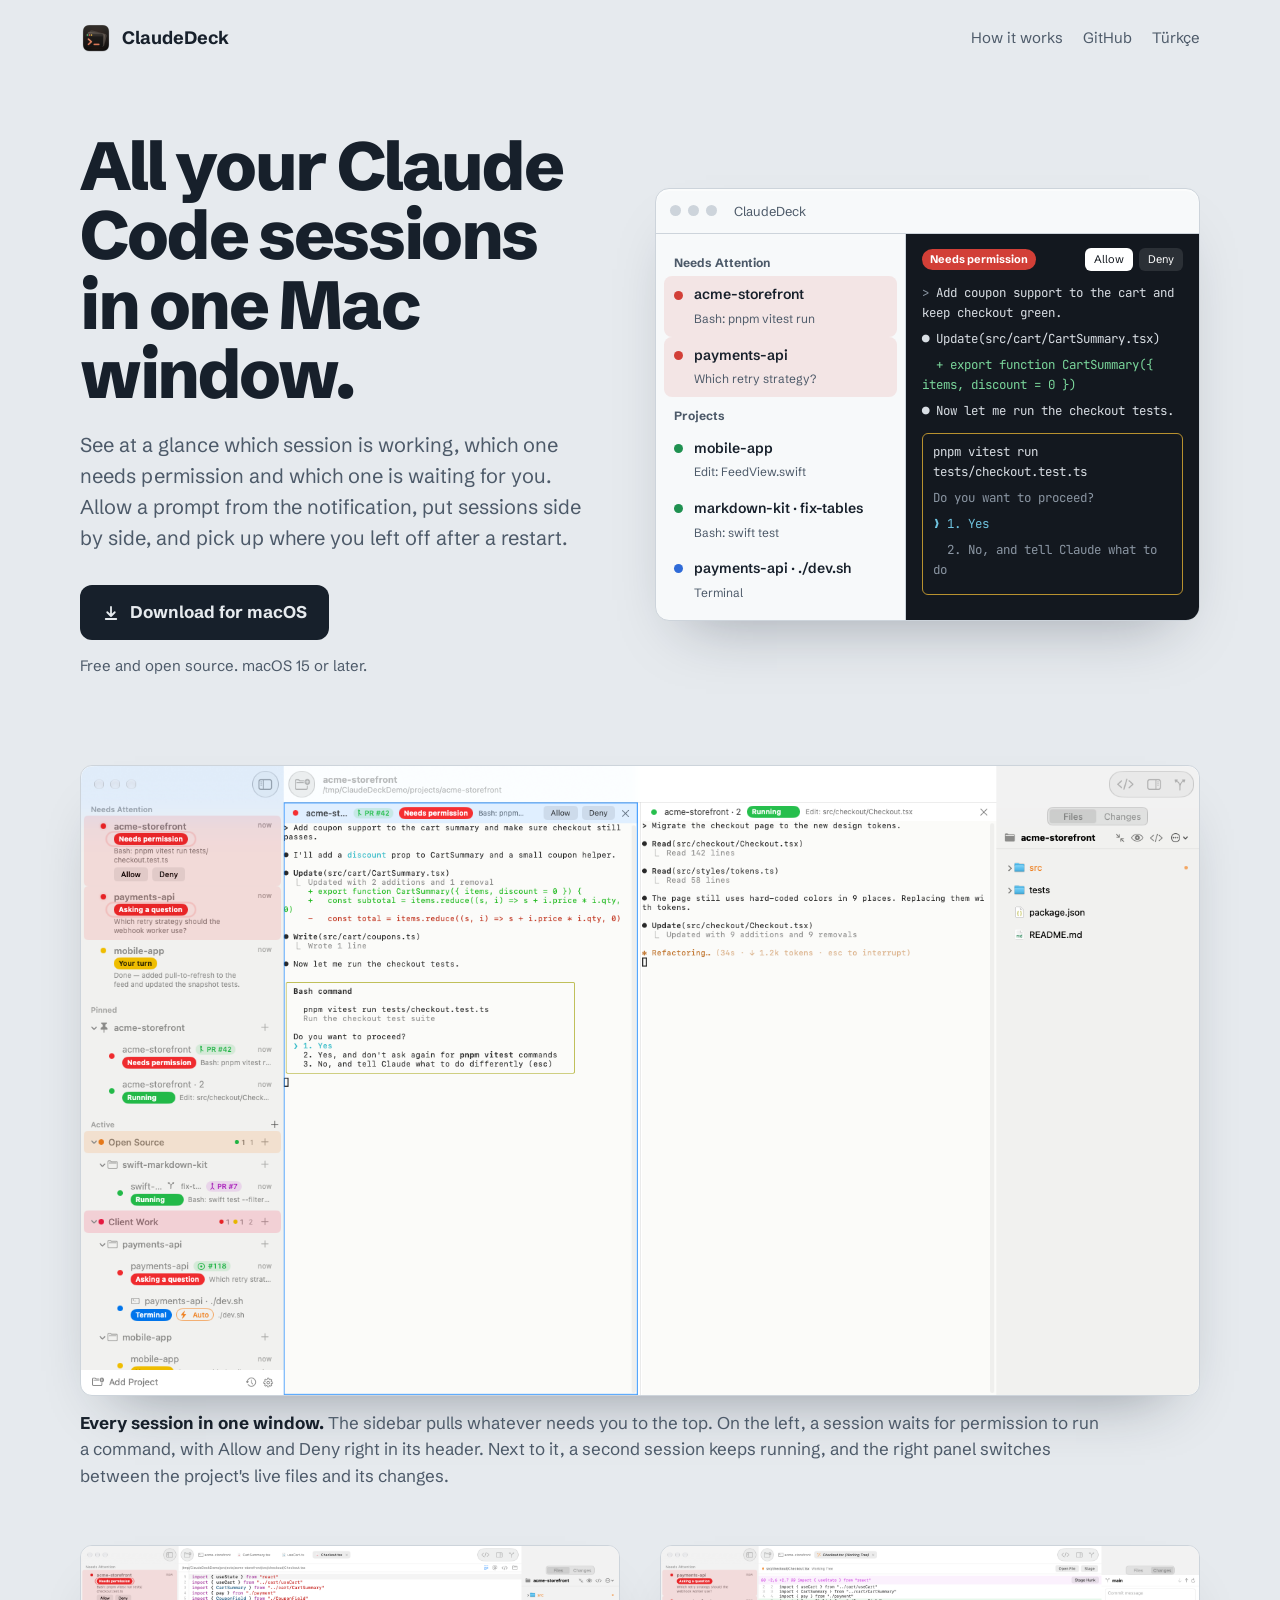
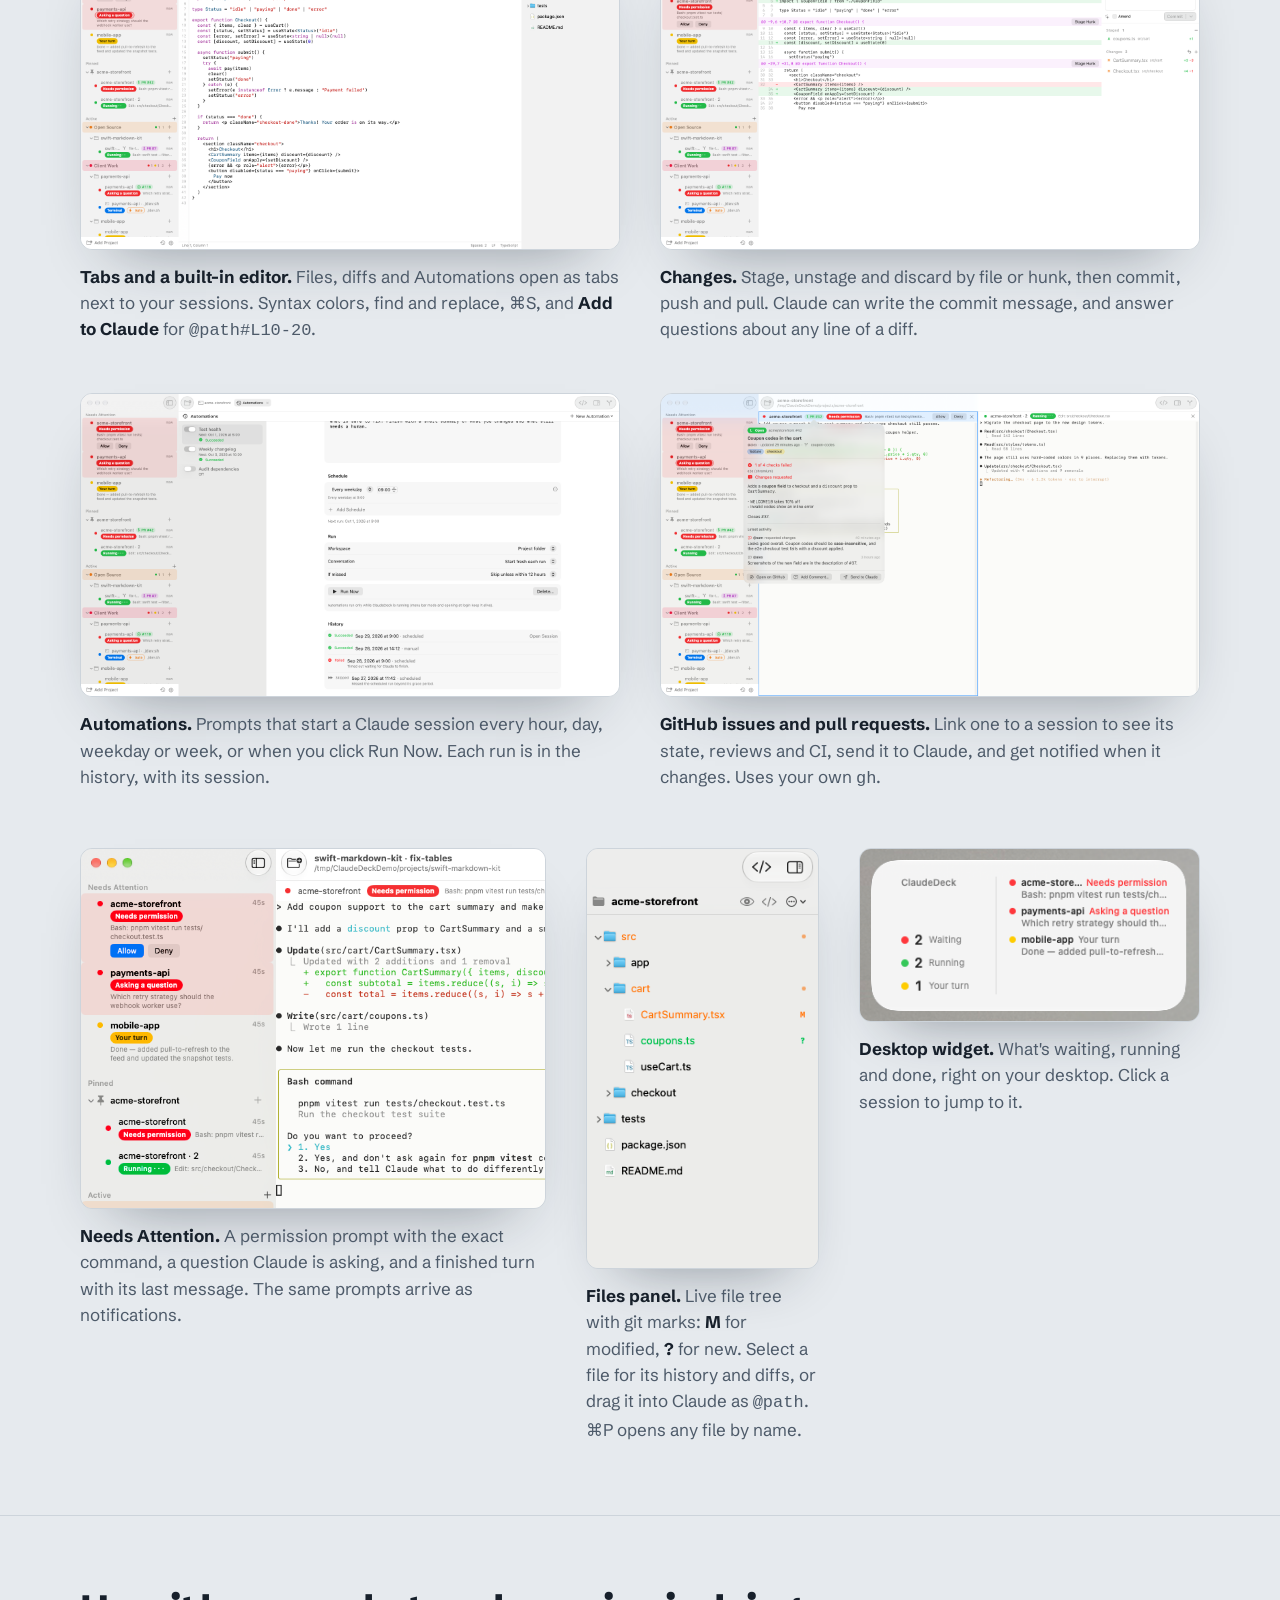
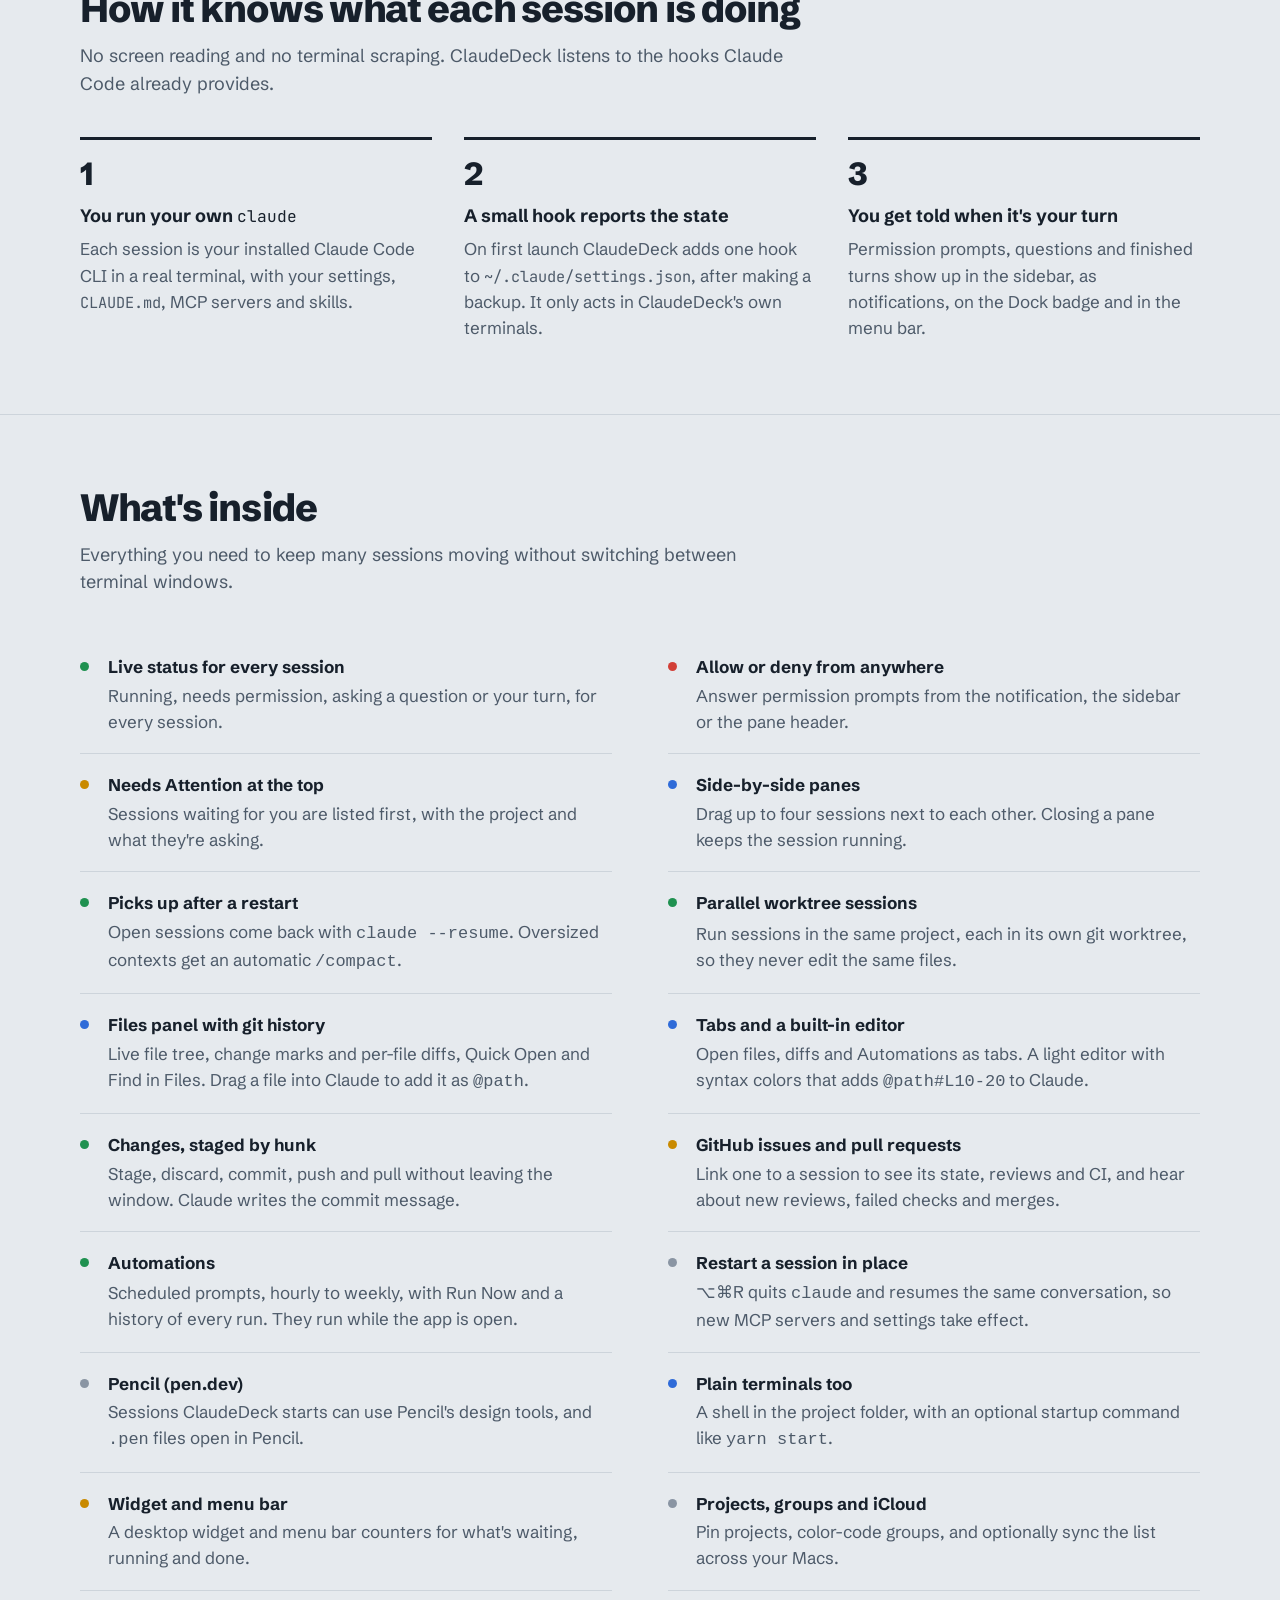
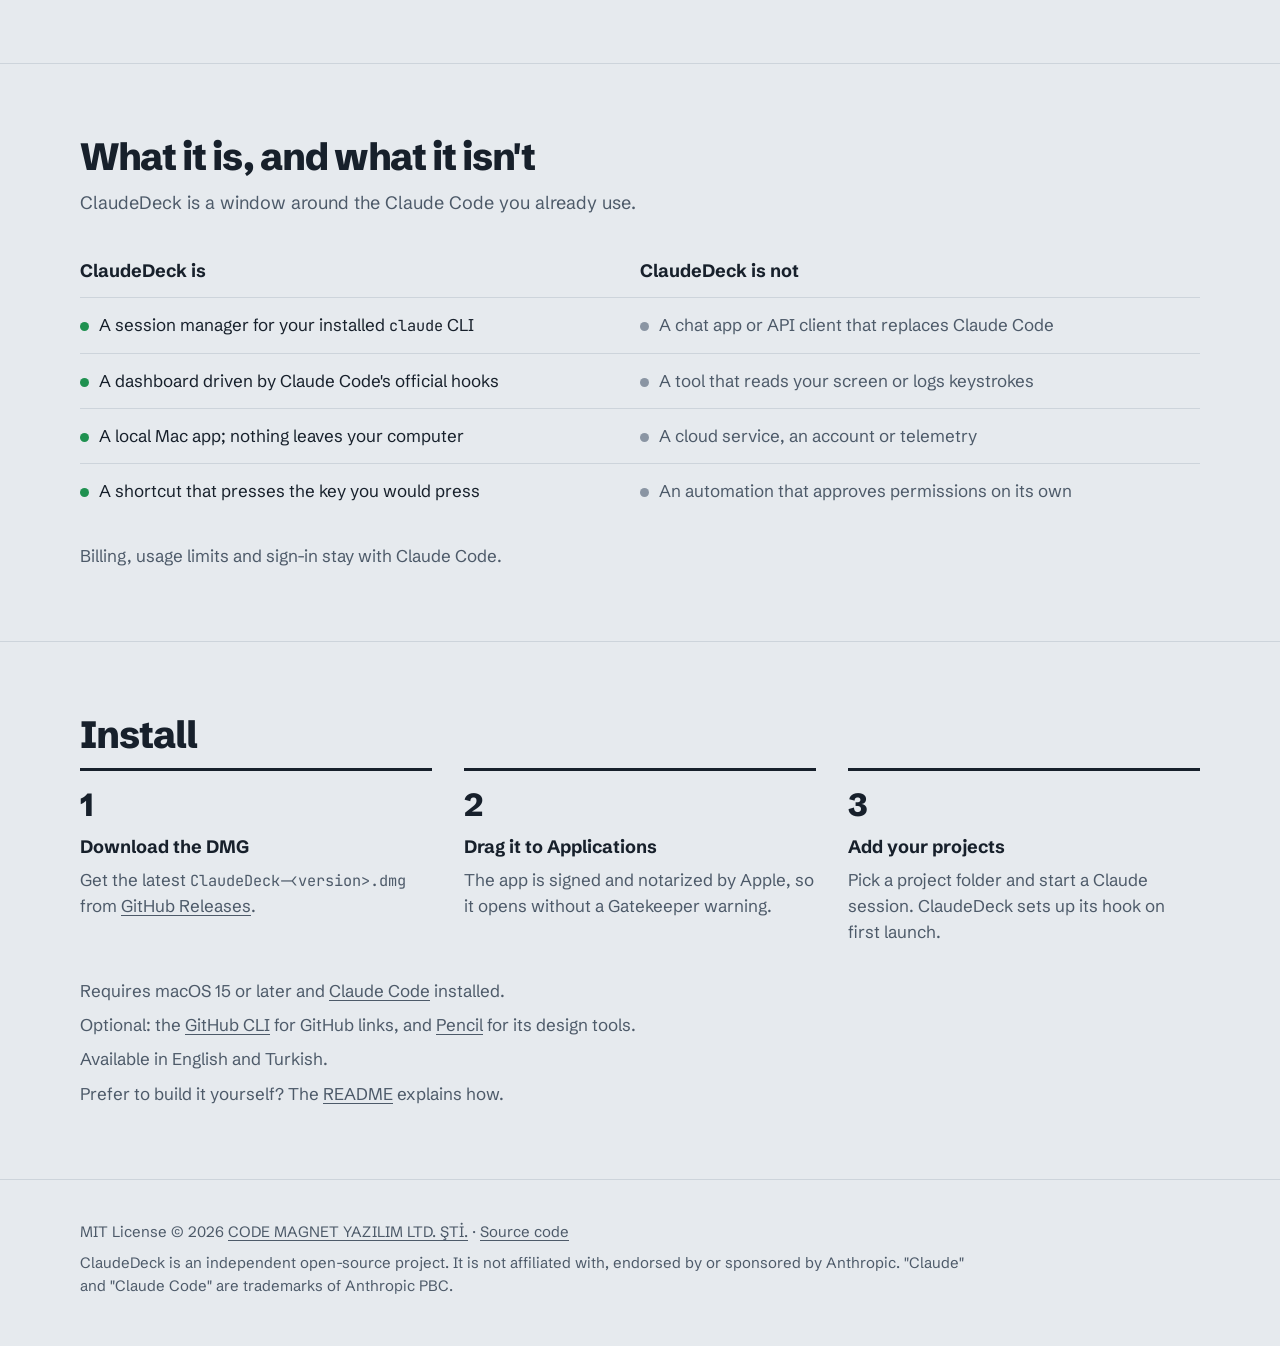
==== commit c45ea1ee: "Docs: keep the Files panel screenshot that shows git marks; note the Sessions tab's title The refres" ====
--- a/docs/index.html
+++ b/docs/index.html
@@ -101,7 +101,7 @@
           <figcaption><b>Needs Attention.</b> A permission prompt with the exact command, a question Claude is asking, and a finished turn with its last message. The same prompts arrive as notifications.</figcaption>
         </figure>
         <figure class="shot">
-          <img src="screenshots/files.png" width="290" height="520" loading="lazy" alt="Files panel with git status marks">
+          <img src="screenshots/files.png" width="284" height="515" loading="lazy" alt="Files panel with git status marks">
           <figcaption><b>Files panel.</b> Live file tree with git marks: <b>M</b> for modified, <b>?</b> for new. Select a file for its history and diffs, or drag it into Claude as <code>@path</code>. ⌘P opens any file by name.</figcaption>
         </figure>
         <figure class="shot">
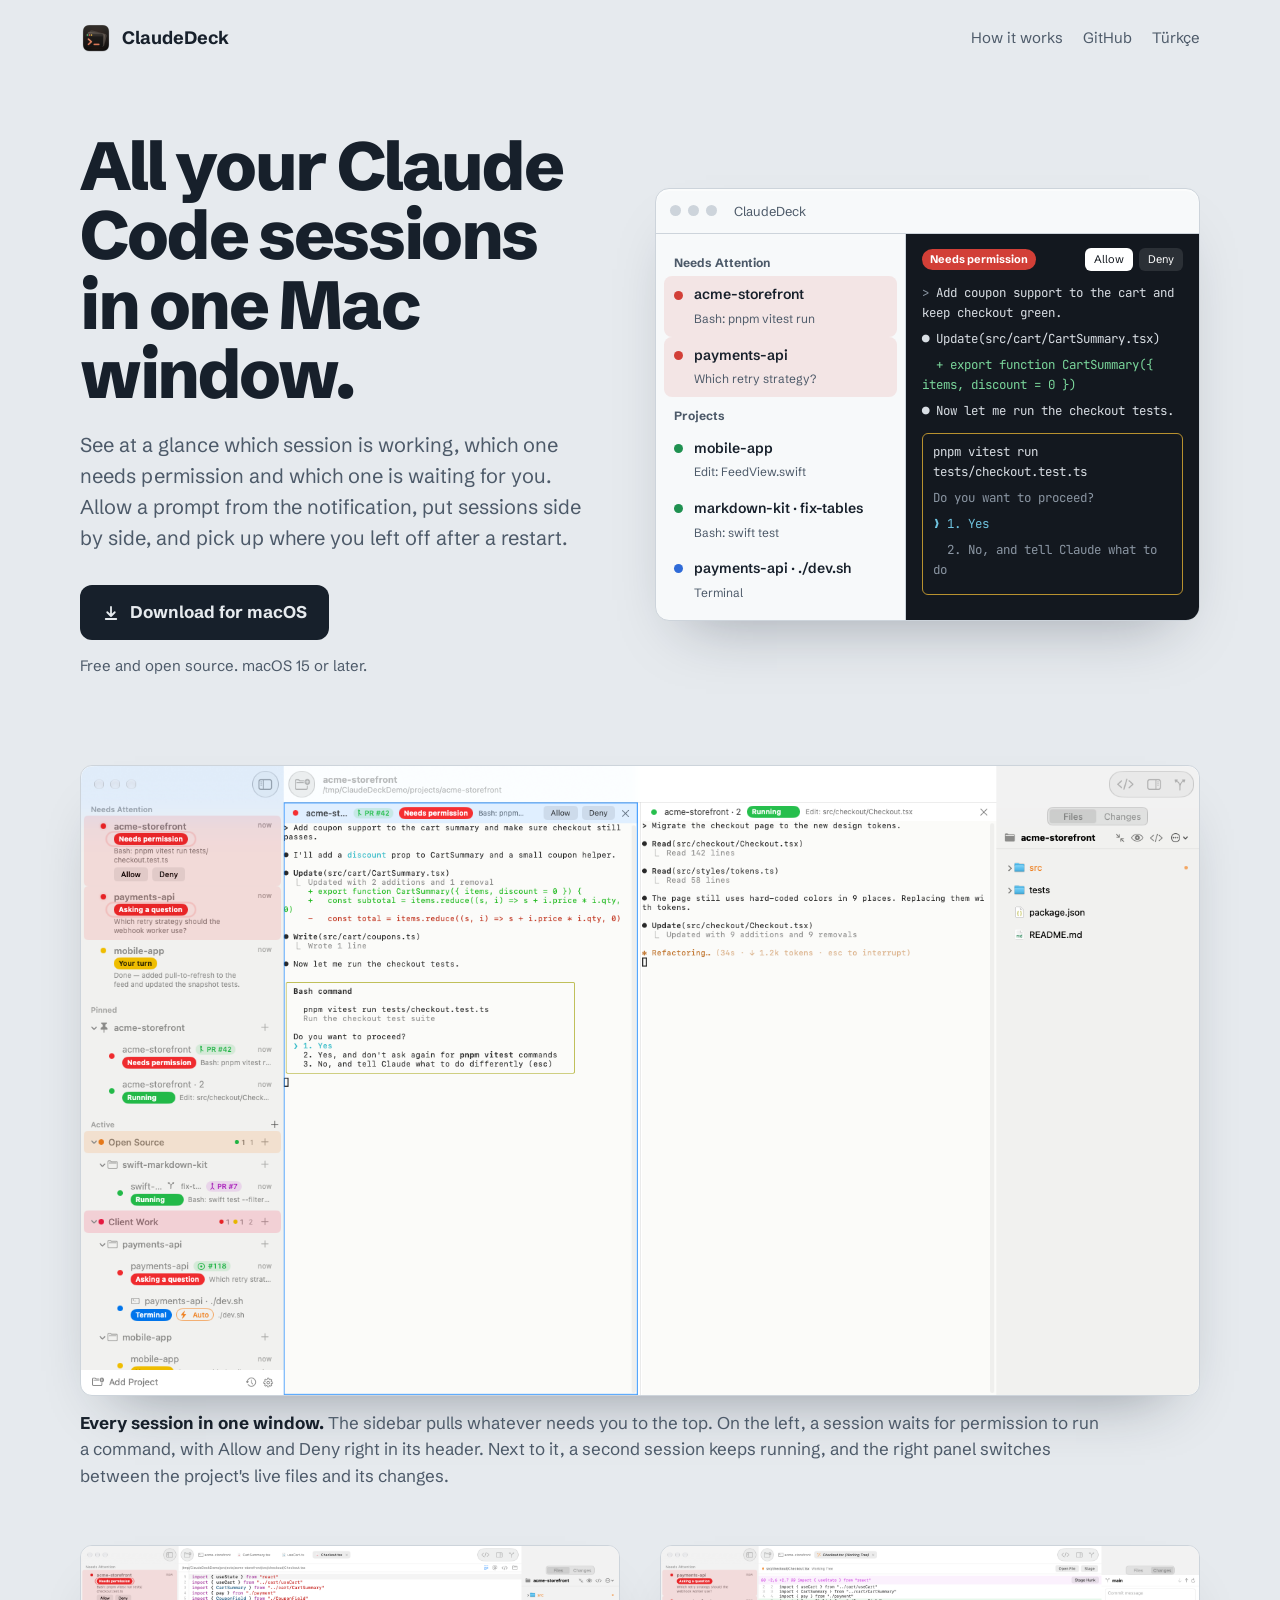
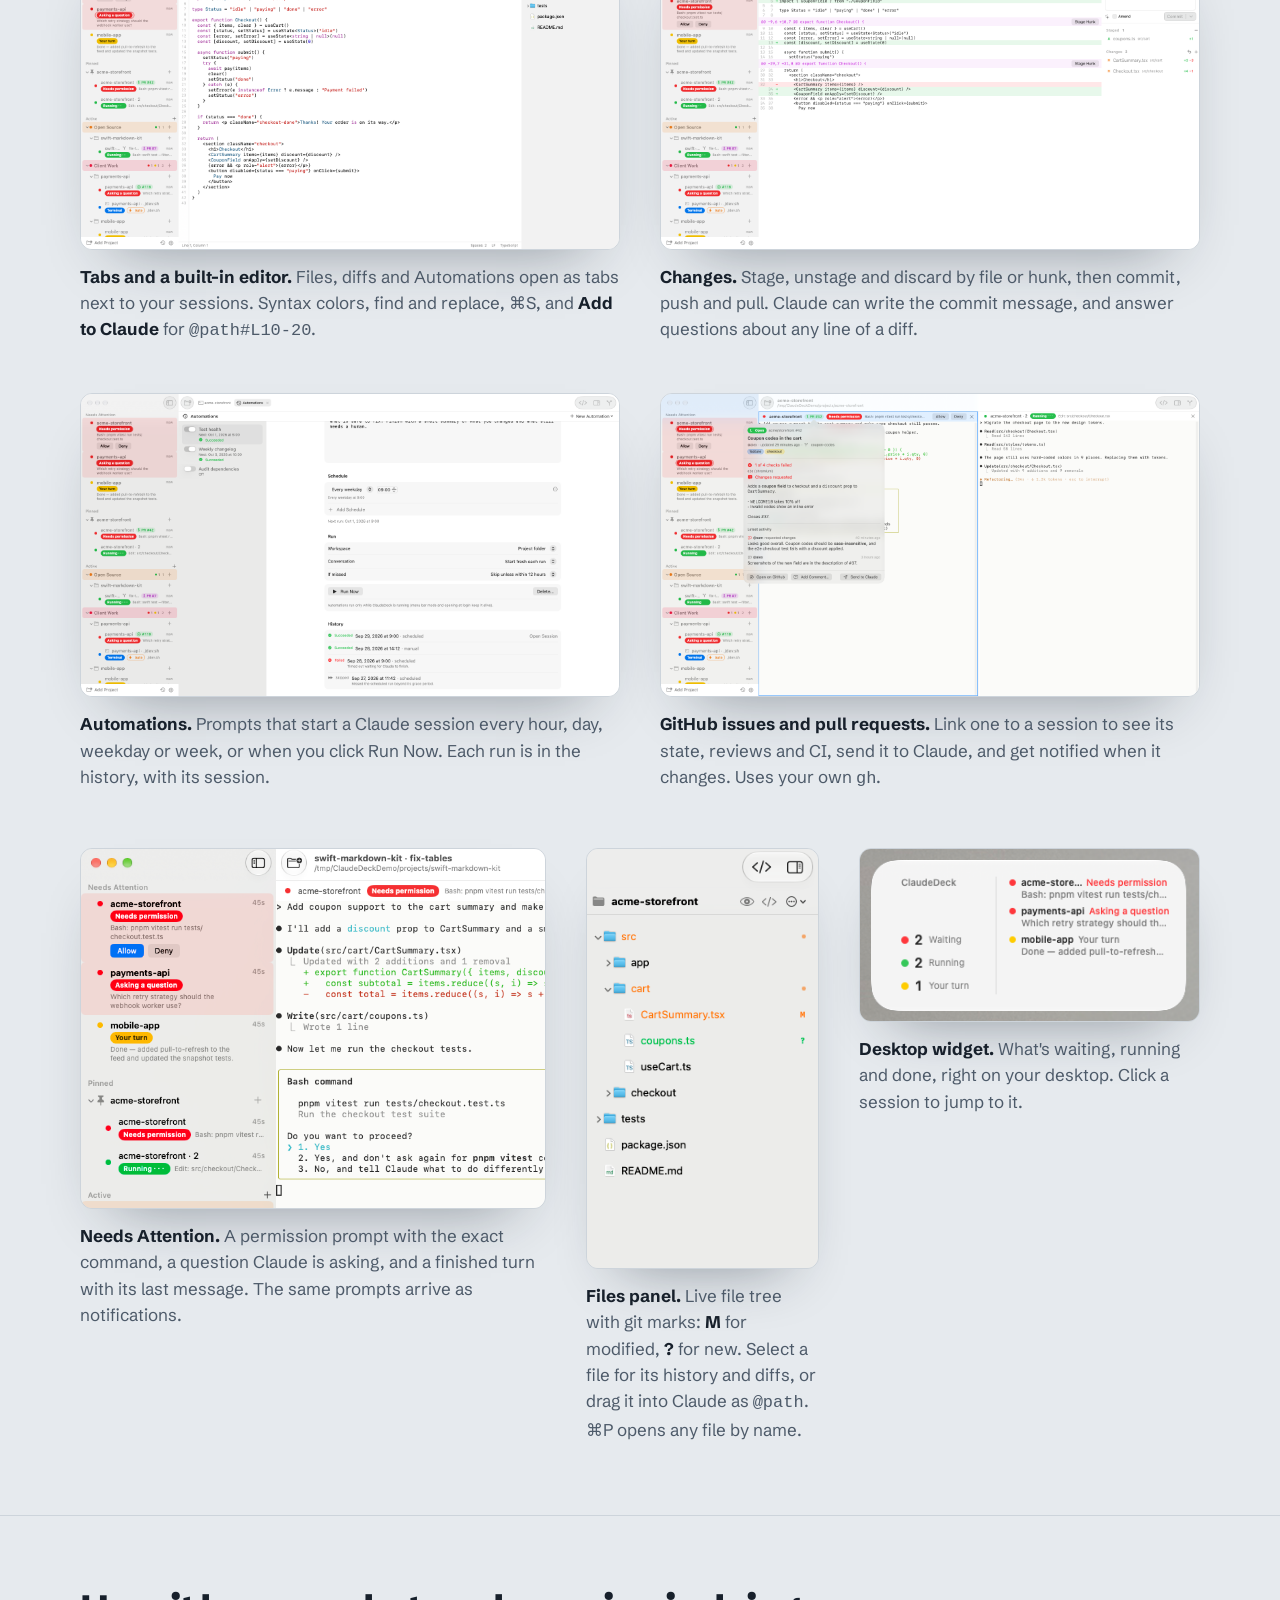
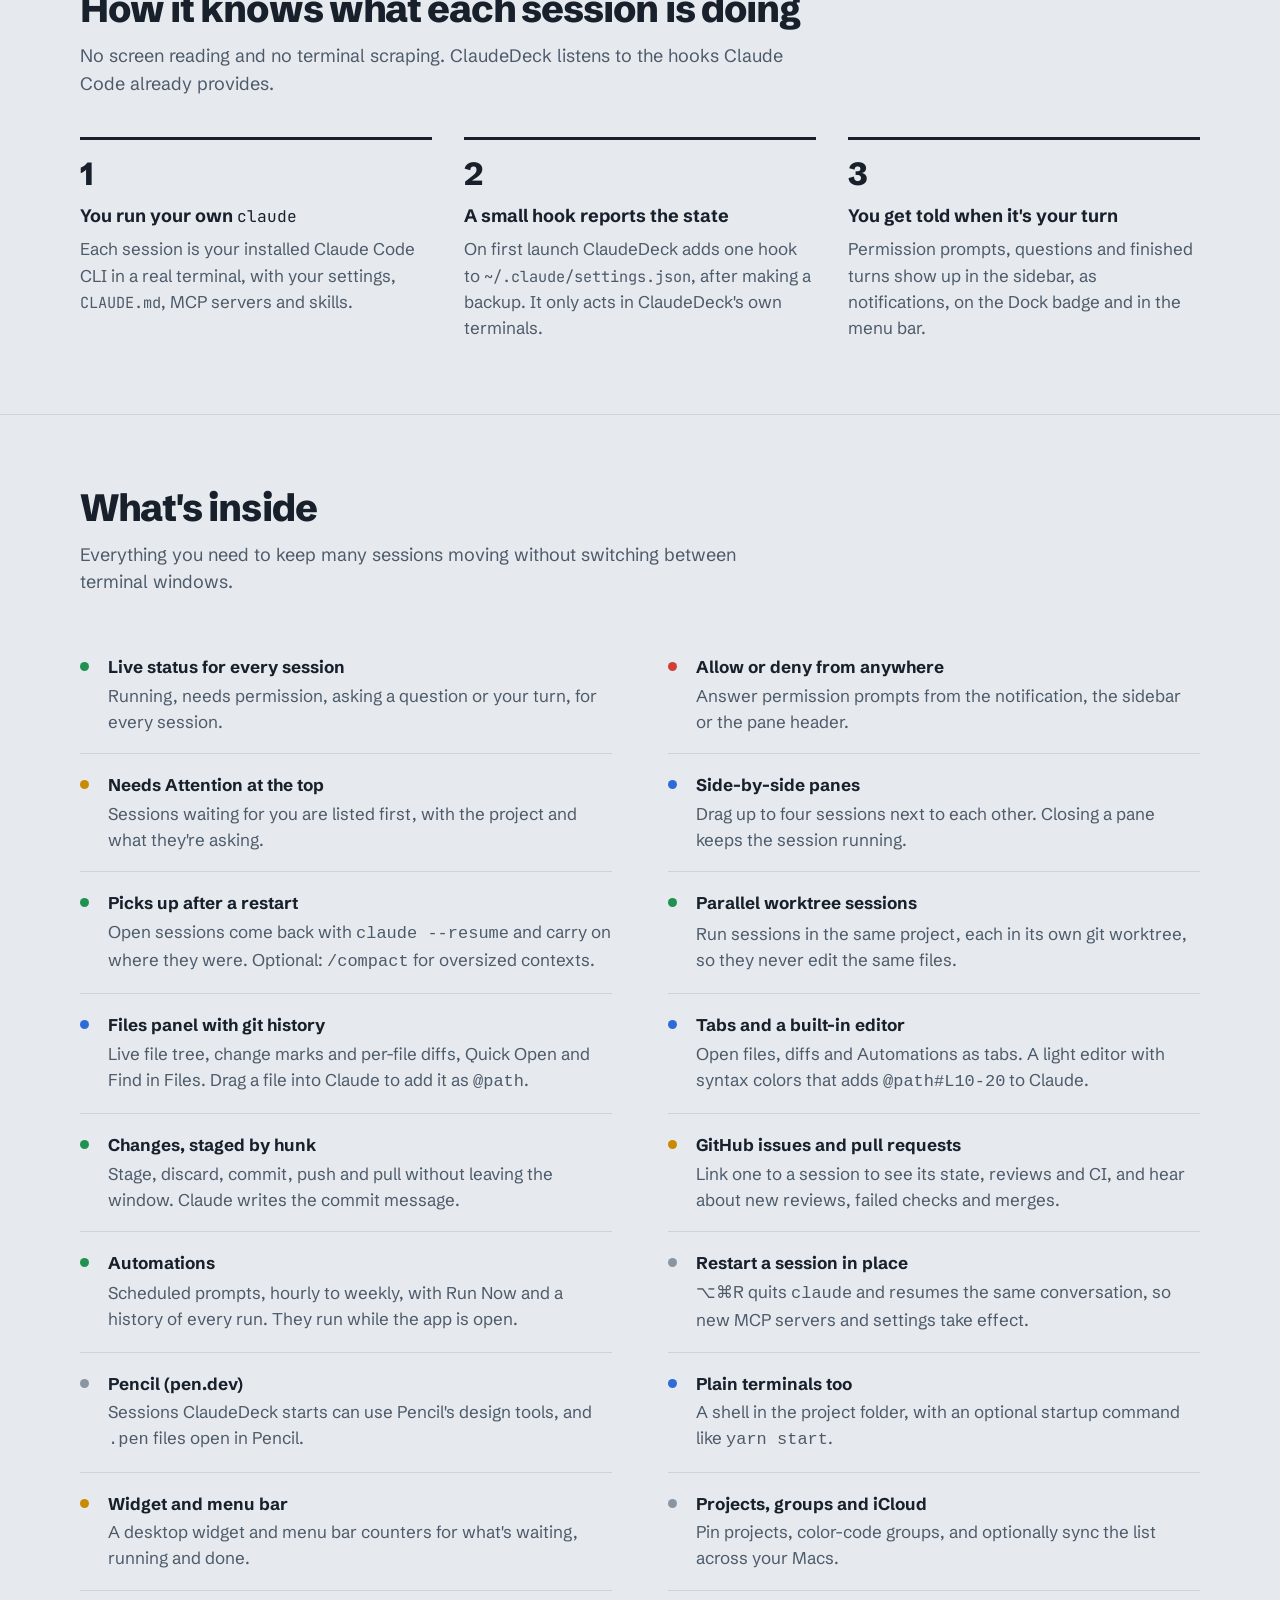
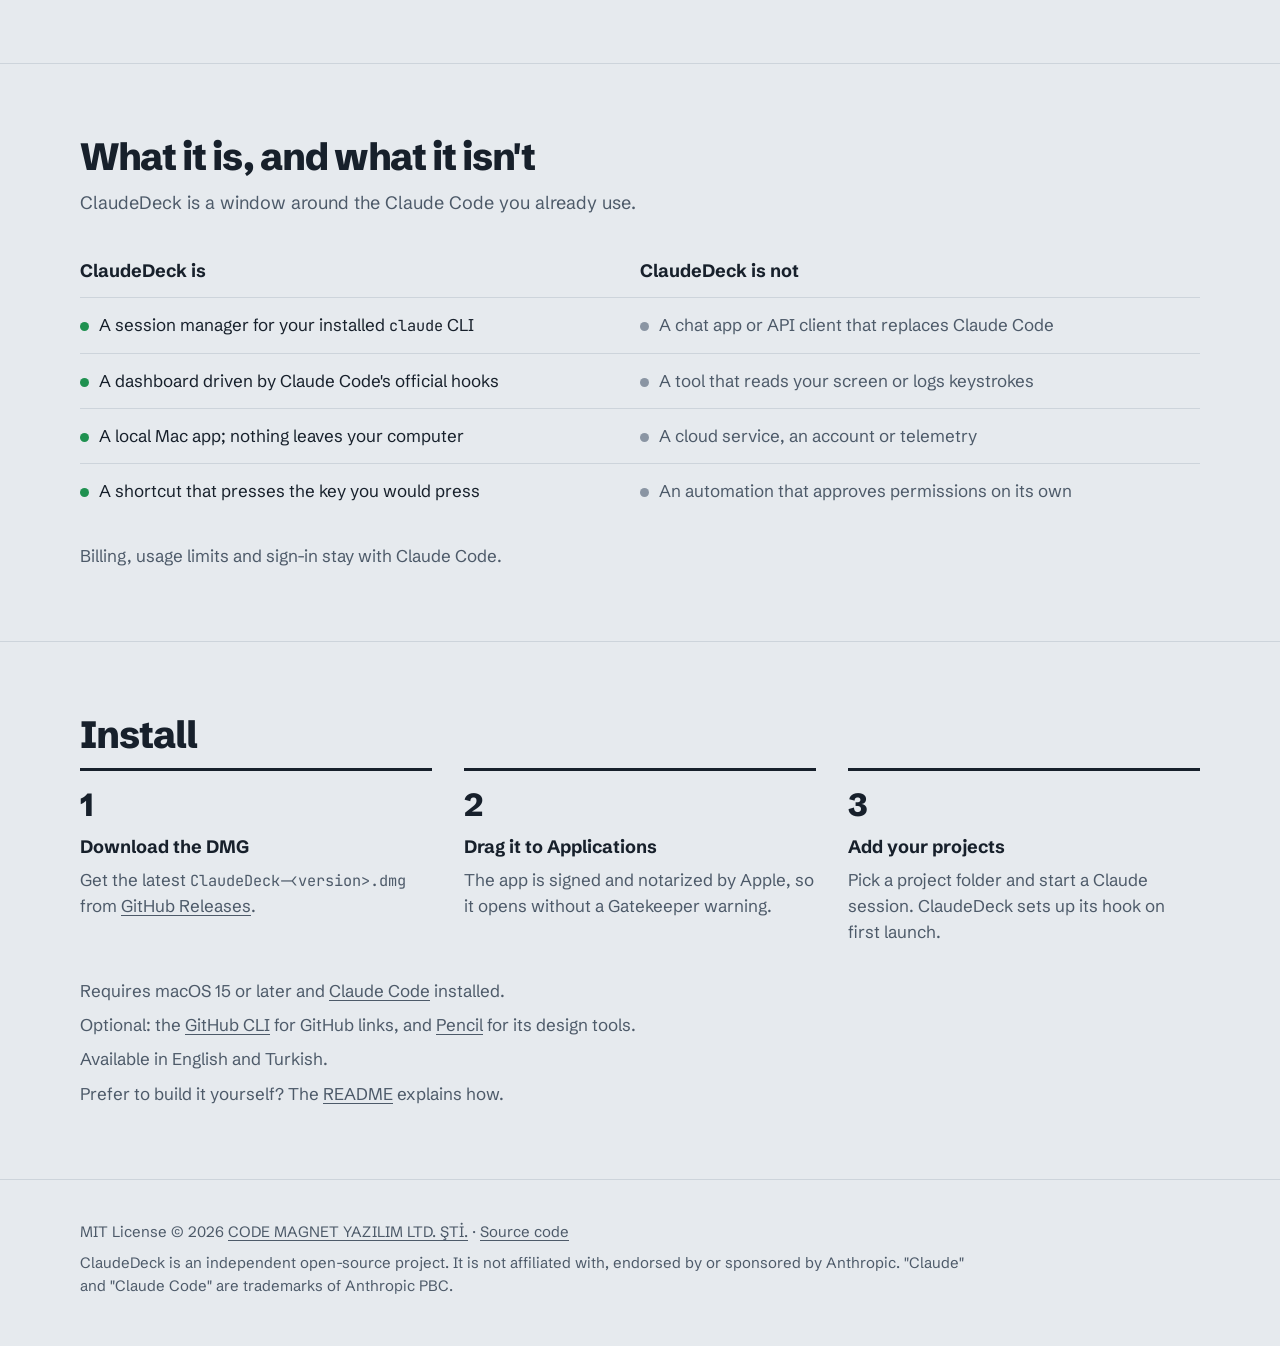
==== commit 97d9fa21: "Resume: /compact after an automatic resume is off by default Resumed sessions should simply carry on" ====
--- a/docs/index.html
+++ b/docs/index.html
@@ -133,7 +133,7 @@
         <div style="--c: var(--block)"><dt>Allow or deny from anywhere</dt><dd>Answer permission prompts from the notification, the sidebar or the pane header.</dd></div>
         <div style="--c: var(--turn)"><dt>Needs Attention at the top</dt><dd>Sessions waiting for you are listed first, with the project and what they're asking.</dd></div>
         <div style="--c: var(--shell)"><dt>Side-by-side panes</dt><dd>Drag up to four sessions next to each other. Closing a pane keeps the session running.</dd></div>
-        <div style="--c: var(--run)"><dt>Picks up after a restart</dt><dd>Open sessions come back with <code>claude --resume</code>. Oversized contexts get an automatic <code>/compact</code>.</dd></div>
+        <div style="--c: var(--run)"><dt>Picks up after a restart</dt><dd>Open sessions come back with <code>claude --resume</code> and carry on where they were. Optional: <code>/compact</code> for oversized contexts.</dd></div>
         <div style="--c: var(--run)"><dt>Parallel worktree sessions</dt><dd>Run sessions in the same project, each in its own git worktree, so they never edit the same files.</dd></div>
         <div style="--c: var(--shell)"><dt>Files panel with git history</dt><dd>Live file tree, change marks and per-file diffs, Quick Open and Find in Files. Drag a file into Claude to add it as <code>@path</code>.</dd></div>
         <div style="--c: var(--shell)"><dt>Tabs and a built-in editor</dt><dd>Open files, diffs and Automations as tabs. A light editor with syntax colors that adds <code>@path#L10-20</code> to Claude.</dd></div>
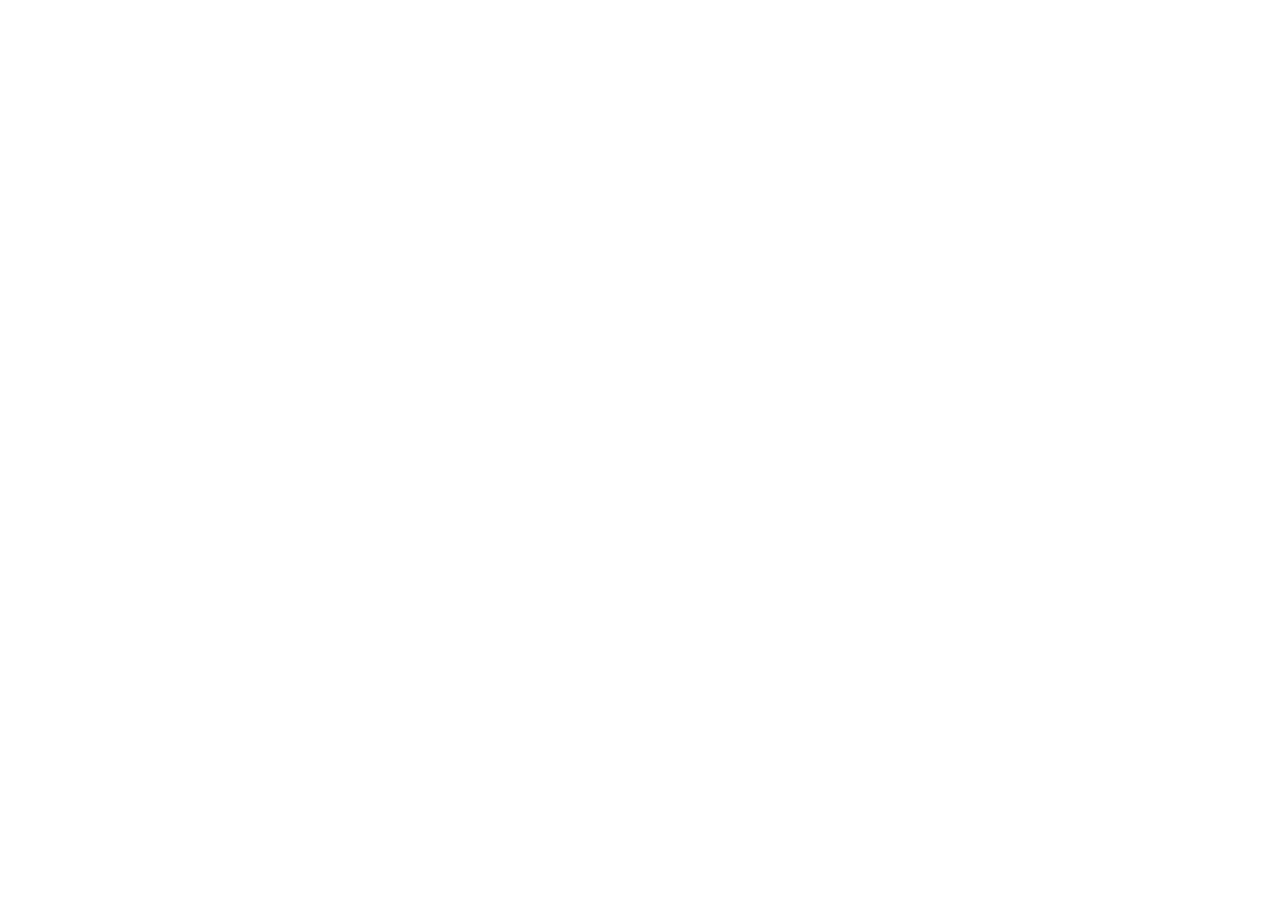
==== commit a77e3bdd: "ClaudeDeck moved to github.com/mstfmedeni/claudeDeck" ====
--- a/docs/index.html
+++ b/docs/index.html
@@ -1,195 +1,6 @@
 <!doctype html>
-<html lang="en">
-<head>
-<meta charset="utf-8">
-<meta name="viewport" content="width=device-width, initial-scale=1">
-<title>ClaudeDeck: all your Claude Code sessions in one Mac window</title>
-<meta name="description" content="A free, open-source macOS app that runs your Claude Code sessions across many projects and shows which ones need you: permission prompts, questions and finished turns.">
-<!-- For a custom domain: <meta name="repo" content="owner/ClaudeDeck"> -->
-<meta property="og:title" content="ClaudeDeck">
-<meta property="og:description" content="All your Claude Code sessions in one Mac window. Free and open source.">
-<meta property="og:image" content="assets/icon.png">
-<link rel="icon" href="assets/favicon.png">
-<link rel="alternate" hreflang="tr" href="tr/">
-<link rel="preconnect" href="https://fonts.googleapis.com">
-<link rel="preconnect" href="https://fonts.gstatic.com" crossorigin>
-<link href="https://fonts.googleapis.com/css2?family=JetBrains+Mono:wght@400;600&family=Schibsted+Grotesk:wght@400;600;700;800&display=swap" rel="stylesheet">
-<link rel="stylesheet" href="assets/style.css">
-</head>
-<body>
-<header class="wrap top">
-  <a class="brand" href="./"><img src="assets/icon.png" alt="" width="32" height="32">ClaudeDeck</a>
-  <nav aria-label="Site">
-    <a href="#how">How it works</a>
-    <a data-gh="" href="https://github.com/">GitHub</a>
-    <a href="tr/" hreflang="tr" lang="tr">Türkçe</a>
-  </nav>
-</header>
-
-<main>
-  <div class="wrap hero">
-    <div>
-      <h1>All your Claude Code sessions in one Mac window.</h1>
-      <p class="lede">See at a glance which session is working, which one needs permission and which one is waiting for you. Allow a prompt from the notification, put sessions side by side, and pick up where you left off after a restart.</p>
-      <div class="actions">
-        <a class="download" data-gh="/releases/latest" href="https://github.com/">
-          <svg viewBox="0 0 24 24" fill="none" stroke="currentColor" stroke-width="2.4" stroke-linecap="round" stroke-linejoin="round" aria-hidden="true"><path d="M12 4v12m-5-5 5 5 5-5M5 20h14"/></svg>
-          Download for macOS
-        </a>
-        <span class="fine">Free and open source. macOS 15 or later.</span>
-      </div>
-    </div>
-
-    <div class="deck" role="img" aria-label="ClaudeDeck showing five sessions: one needs permission, two are running, one is your turn, one is a terminal."
-      data-states='{"running":"Running","permission":"Needs permission","question":"Asking a question","turn":"Your turn","runningTests":"Bash: pnpm vitest run","done":"Done: pull-to-refresh added","passed":"Done: 18 tests passed","editing":"Edit: internal/webhooks/retry.go"}'>
-      <div class="deck-bar" aria-hidden="true"><i></i><i></i><i></i><span>ClaudeDeck</span></div>
-      <div class="deck-body" aria-hidden="true">
-        <div class="deck-list">
-          <div class="deck-group">Needs Attention</div>
-          <div class="row" data-id="a" data-state="permission"><span class="dot"></span><span class="name">acme-storefront</span><span class="state">Bash: pnpm vitest run</span></div>
-          <div class="row" data-id="b" data-state="question"><span class="dot"></span><span class="name">payments-api</span><span class="state">Which retry strategy?</span></div>
-          <div class="deck-group">Projects</div>
-          <div class="row" data-id="c" data-state="running"><span class="dot"></span><span class="name">mobile-app</span><span class="state">Edit: FeedView.swift</span></div>
-          <div class="row" data-id="d" data-state="running"><span class="dot"></span><span class="name">markdown-kit · fix-tables</span><span class="state">Bash: swift test</span></div>
-          <div class="row" data-id="e" data-state="shell"><span class="dot"></span><span class="name">payments-api · ./dev.sh</span><span class="state">Terminal</span></div>
-        </div>
-        <div class="deck-term">
-          <div class="term-head"><span class="pill">Needs permission</span><span class="btns"><span>Allow</span><span>Deny</span></span></div>
-          <p><span class="dim">&gt;</span> Add coupon support to the cart and keep checkout green.</p>
-          <p>● Update(src/cart/CartSummary.tsx)</p>
-          <p class="add">  + export function CartSummary({ items, discount = 0 })</p>
-          <p>● Now let me run the checkout tests.</p>
-          <div class="box">
-            <p>pnpm vitest run tests/checkout.test.ts</p>
-            <p class="dim">Do you want to proceed?</p>
-            <p class="pick">❯ 1. Yes</p>
-            <p class="dim">  2. No, and tell Claude what to do</p>
-          </div>
-        </div>
-      </div>
-    </div>
-  </div>
-
-  <section class="tour" aria-labelledby="tour-title">
-    <div class="wrap">
-      <h2 id="tour-title" class="visually-hidden">A look inside</h2>
-      <figure class="shot shot-main">
-        <img src="screenshots/main.png" width="1600" height="900" loading="lazy" alt="ClaudeDeck with the sidebar, two sessions side by side and the Files panel">
-        <figcaption><b>Every session in one window.</b> The sidebar pulls whatever needs you to the top. On the left, a session waits for permission to run a command, with Allow and Deny right in its header. Next to it, a second session keeps running, and the right panel switches between the project's live files and its changes.</figcaption>
-      </figure>
-      <div class="shot-duo">
-        <figure class="shot">
-          <img src="screenshots/tabs-editor.png" width="1600" height="900" loading="lazy" alt="Editor tabs in the toolbar with a TypeScript file open">
-          <figcaption><b>Tabs and a built-in editor.</b> Files, diffs and Automations open as tabs next to your sessions. Syntax colors, find and replace, ⌘S, and <b>Add to Claude</b> for <code>@path#L10-20</code>.</figcaption>
-        </figure>
-        <figure class="shot">
-          <img src="screenshots/changes.png" width="1600" height="900" loading="lazy" alt="Changes panel with staged and unstaged files next to a diff tab with Stage Hunk buttons">
-          <figcaption><b>Changes.</b> Stage, unstage and discard by file or hunk, then commit, push and pull. Claude can write the commit message, and answer questions about any line of a diff.</figcaption>
-        </figure>
-        <figure class="shot">
-          <img src="screenshots/automations.png" width="1600" height="900" loading="lazy" alt="Automations tab with a weekday schedule and run history">
-          <figcaption><b>Automations.</b> Prompts that start a Claude session every hour, day, weekday or week, or when you click Run Now. Each run is in the history, with its session.</figcaption>
-        </figure>
-        <figure class="shot">
-          <img src="screenshots/github.png" width="1600" height="900" loading="lazy" alt="A linked pull request's popover with a failing check, requested changes and the latest comments">
-          <figcaption><b>GitHub issues and pull requests.</b> Link one to a session to see its state, reviews and CI, send it to Claude, and get notified when it changes. Uses your own <code>gh</code>.</figcaption>
-        </figure>
-      </div>
-      <div class="shot-pair">
-        <figure class="shot">
-          <img src="screenshots/needs-attention.png" width="680" height="526" loading="lazy" alt="Needs Attention with a permission prompt, a question and a finished session">
-          <figcaption><b>Needs Attention.</b> A permission prompt with the exact command, a question Claude is asking, and a finished turn with its last message. The same prompts arrive as notifications.</figcaption>
-        </figure>
-        <figure class="shot">
-          <img src="screenshots/files.png" width="284" height="515" loading="lazy" alt="Files panel with git status marks">
-          <figcaption><b>Files panel.</b> Live file tree with git marks: <b>M</b> for modified, <b>?</b> for new. Select a file for its history and diffs, or drag it into Claude as <code>@path</code>. ⌘P opens any file by name.</figcaption>
-        </figure>
-        <figure class="shot">
-          <img src="screenshots/widget.png" width="370" height="187" loading="lazy" alt="Desktop widget with session counts and the sessions that need attention">
-          <figcaption><b>Desktop widget.</b> What's waiting, running and done, right on your desktop. Click a session to jump to it.</figcaption>
-        </figure>
-      </div>
-    </div>
-  </section>
-
-  <section id="how">
-    <div class="wrap">
-      <h2>How it knows what each session is doing</h2>
-      <p class="intro">No screen reading and no terminal scraping. ClaudeDeck listens to the hooks Claude Code already provides.</p>
-      <ol class="steps">
-        <li><h3>You run your own <code>claude</code></h3><p>Each session is your installed Claude Code CLI in a real terminal, with your settings, <code>CLAUDE.md</code>, MCP servers and skills.</p></li>
-        <li><h3>A small hook reports the state</h3><p>On first launch ClaudeDeck adds one hook to <code>~/.claude/settings.json</code>, after making a backup. It only acts in ClaudeDeck's own terminals.</p></li>
-        <li><h3>You get told when it's your turn</h3><p>Permission prompts, questions and finished turns show up in the sidebar, as notifications, on the Dock badge and in the menu bar.</p></li>
-      </ol>
-    </div>
-  </section>
-
-  <section>
-    <div class="wrap">
-      <h2>What's inside</h2>
-      <p class="intro">Everything you need to keep many sessions moving without switching between terminal windows.</p>
-      <dl class="features">
-        <div style="--c: var(--run)"><dt>Live status for every session</dt><dd>Running, needs permission, asking a question or your turn, for every session.</dd></div>
-        <div style="--c: var(--block)"><dt>Allow or deny from anywhere</dt><dd>Answer permission prompts from the notification, the sidebar or the pane header.</dd></div>
-        <div style="--c: var(--turn)"><dt>Needs Attention at the top</dt><dd>Sessions waiting for you are listed first, with the project and what they're asking.</dd></div>
-        <div style="--c: var(--shell)"><dt>Side-by-side panes</dt><dd>Drag up to four sessions next to each other. Closing a pane keeps the session running.</dd></div>
-        <div style="--c: var(--run)"><dt>Picks up after a restart</dt><dd>Open sessions come back with <code>claude --resume</code> and carry on where they were. Optional: <code>/compact</code> for oversized contexts.</dd></div>
-        <div style="--c: var(--run)"><dt>Parallel worktree sessions</dt><dd>Run sessions in the same project, each in its own git worktree, so they never edit the same files.</dd></div>
-        <div style="--c: var(--shell)"><dt>Files panel with git history</dt><dd>Live file tree, change marks and per-file diffs, Quick Open and Find in Files. Drag a file into Claude to add it as <code>@path</code>.</dd></div>
-        <div style="--c: var(--shell)"><dt>Tabs and a built-in editor</dt><dd>Open files, diffs and Automations as tabs. A light editor with syntax colors that adds <code>@path#L10-20</code> to Claude.</dd></div>
-        <div style="--c: var(--run)"><dt>Changes, staged by hunk</dt><dd>Stage, discard, commit, push and pull without leaving the window. Claude writes the commit message.</dd></div>
-        <div style="--c: var(--turn)"><dt>GitHub issues and pull requests</dt><dd>Link one to a session to see its state, reviews and CI, and hear about new reviews, failed checks and merges.</dd></div>
-        <div style="--c: var(--run)"><dt>Automations</dt><dd>Scheduled prompts, hourly to weekly, with Run Now and a history of every run. They run while the app is open.</dd></div>
-        <div style="--c: var(--idle)"><dt>Restart a session in place</dt><dd>⌥⌘R quits <code>claude</code> and resumes the same conversation, so new MCP servers and settings take effect.</dd></div>
-        <div style="--c: var(--idle)"><dt>Pencil (pen.dev)</dt><dd>Sessions ClaudeDeck starts can use Pencil's design tools, and <code>.pen</code> files open in Pencil.</dd></div>
-        <div style="--c: var(--shell)"><dt>Plain terminals too</dt><dd>A shell in the project folder, with an optional startup command like <code>yarn start</code>.</dd></div>
-        <div style="--c: var(--turn)"><dt>Widget and menu bar</dt><dd>A desktop widget and menu bar counters for what's waiting, running and done.</dd></div>
-        <div style="--c: var(--idle)"><dt>Projects, groups and iCloud</dt><dd>Pin projects, color-code groups, and optionally sync the list across your Macs.</dd></div>
-      </dl>
-    </div>
-  </section>
-
-  <section>
-    <div class="wrap">
-      <h2>What it is, and what it isn't</h2>
-      <p class="intro">ClaudeDeck is a window around the Claude Code you already use.</p>
-      <table class="is">
-        <thead><tr><th scope="col">ClaudeDeck is</th><th scope="col">ClaudeDeck is not</th></tr></thead>
-        <tbody>
-          <tr><td class="yes">A session manager for your installed <code>claude</code> CLI</td><td class="no">A chat app or API client that replaces Claude Code</td></tr>
-          <tr><td class="yes">A dashboard driven by Claude Code's official hooks</td><td class="no">A tool that reads your screen or logs keystrokes</td></tr>
-          <tr><td class="yes">A local Mac app; nothing leaves your computer</td><td class="no">A cloud service, an account or telemetry</td></tr>
-          <tr><td class="yes">A shortcut that presses the key you would press</td><td class="no">An automation that approves permissions on its own</td></tr>
-        </tbody>
-      </table>
-      <p class="fine-print">Billing, usage limits and sign-in stay with Claude Code.</p>
-    </div>
-  </section>
-
-  <section id="install">
-    <div class="wrap">
-      <h2>Install</h2>
-      <ol class="steps">
-        <li><h3>Download the DMG</h3><p>Get the latest <code>ClaudeDeck-&lt;version&gt;.dmg</code> from <a data-gh="/releases/latest" href="https://github.com/">GitHub Releases</a>.</p></li>
-        <li><h3>Drag it to Applications</h3><p>The app is signed and notarized by Apple, so it opens without a Gatekeeper warning.</p></li>
-        <li><h3>Add your projects</h3><p>Pick a project folder and start a Claude session. ClaudeDeck sets up its hook on first launch.</p></li>
-      </ol>
-      <ul class="req">
-        <li>Requires macOS 15 or later and <a href="https://docs.claude.com/en/docs/claude-code">Claude Code</a> installed.</li>
-        <li>Optional: the <a href="https://cli.github.com">GitHub CLI</a> for GitHub links, and <a href="https://pen.dev">Pencil</a> for its design tools.</li>
-        <li>Available in English and Turkish.</li>
-        <li>Prefer to build it yourself? The <a data-gh="#building-from-source" href="https://github.com/">README</a> explains how.</li>
-      </ul>
-    </div>
-  </section>
-</main>
-
-<footer>
-  <div class="wrap">
-    <p>MIT License © 2026 <a href="https://codemagnet.co">CODE MAGNET YAZILIM LTD. ŞTİ.</a> · <a data-gh="" href="https://github.com/">Source code</a></p>
-    <p>ClaudeDeck is an independent open-source project. It is not affiliated with, endorsed by or sponsored by Anthropic. "Claude" and "Claude Code" are trademarks of Anthropic PBC.</p>
-  </div>
-</footer>
-<script src="assets/deck.js"></script>
-</body>
-</html>
+<html lang="en"><head><meta charset="utf-8"><meta name="viewport" content="width=device-width, initial-scale=1">
+<title>ClaudeDeck has moved</title>
+<meta http-equiv="refresh" content="0; url=https://mstfmedeni.github.io/claudeDeck/">
+<link rel="canonical" href="https://mstfmedeni.github.io/claudeDeck/">
+</head><body><p>ClaudeDeck has moved to <a href="https://mstfmedeni.github.io/claudeDeck/">mstfmedeni.github.io/claudeDeck</a>.</p></body></html>
